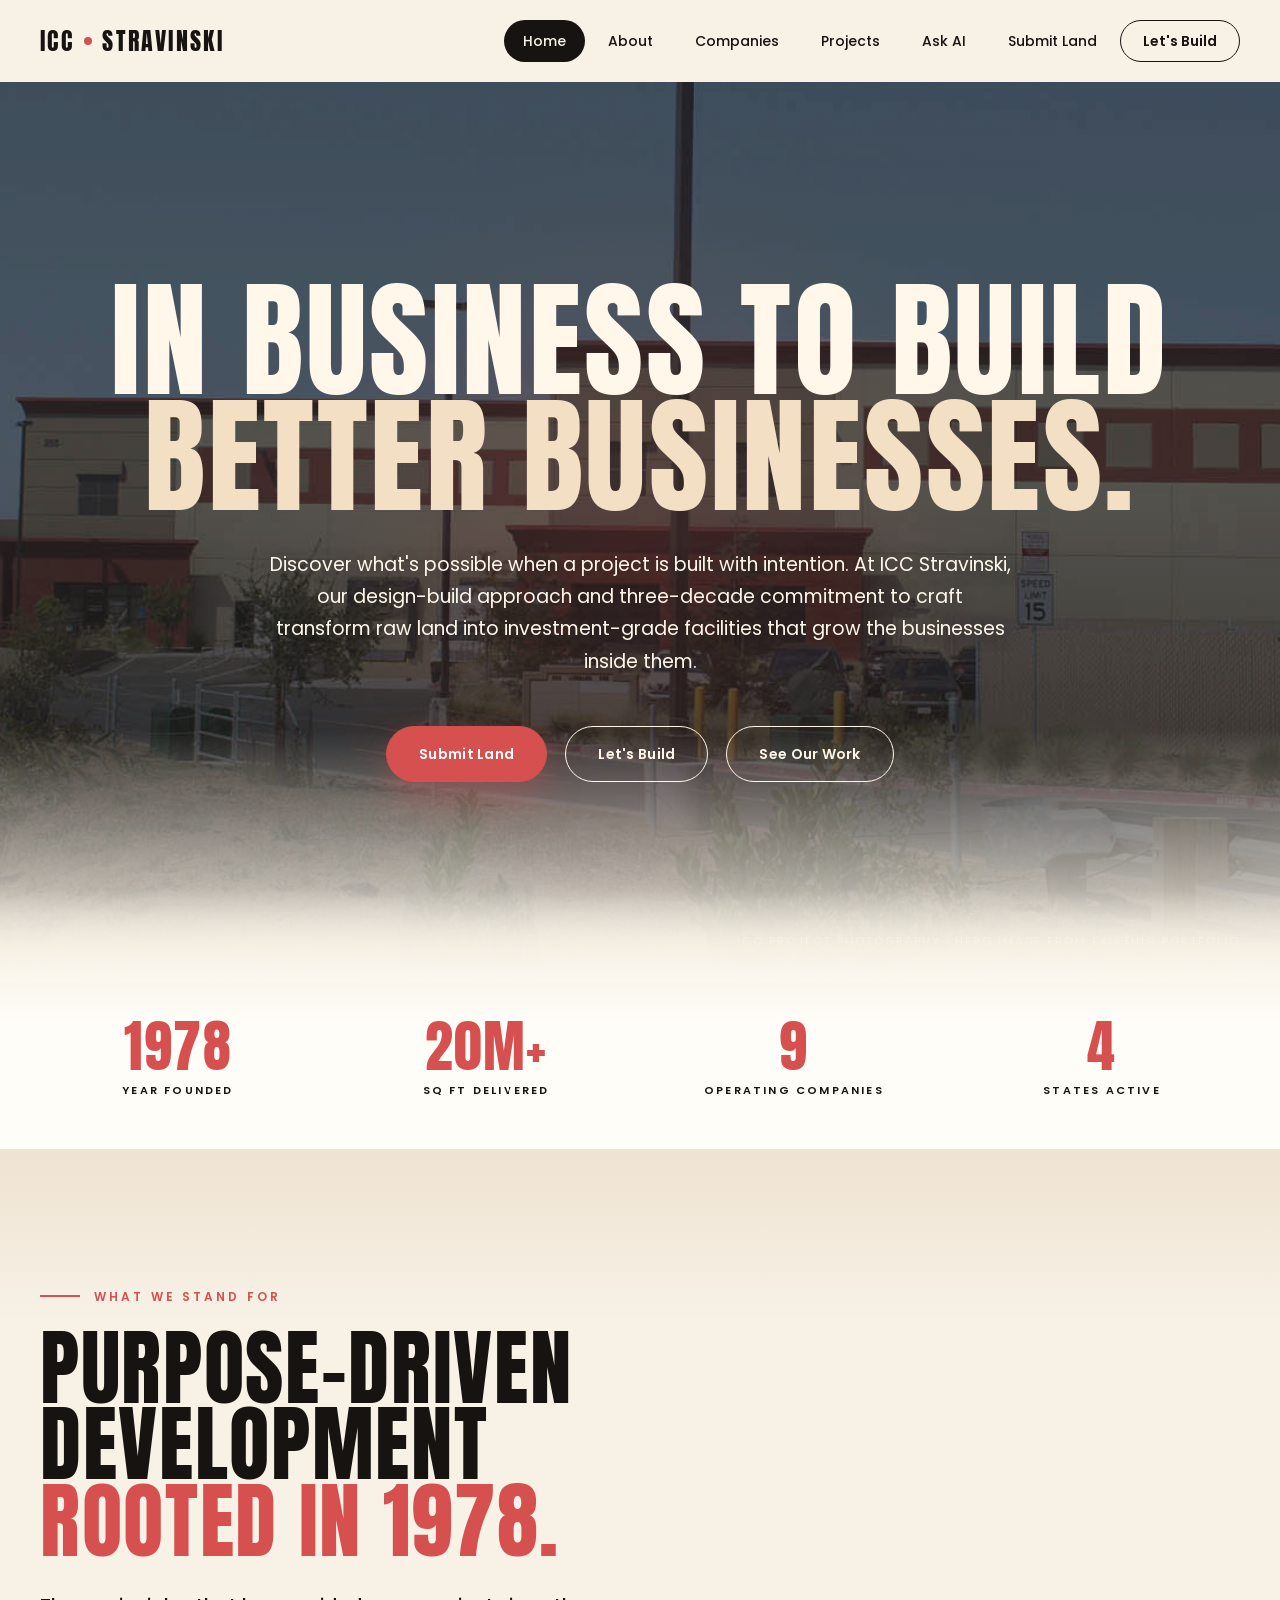
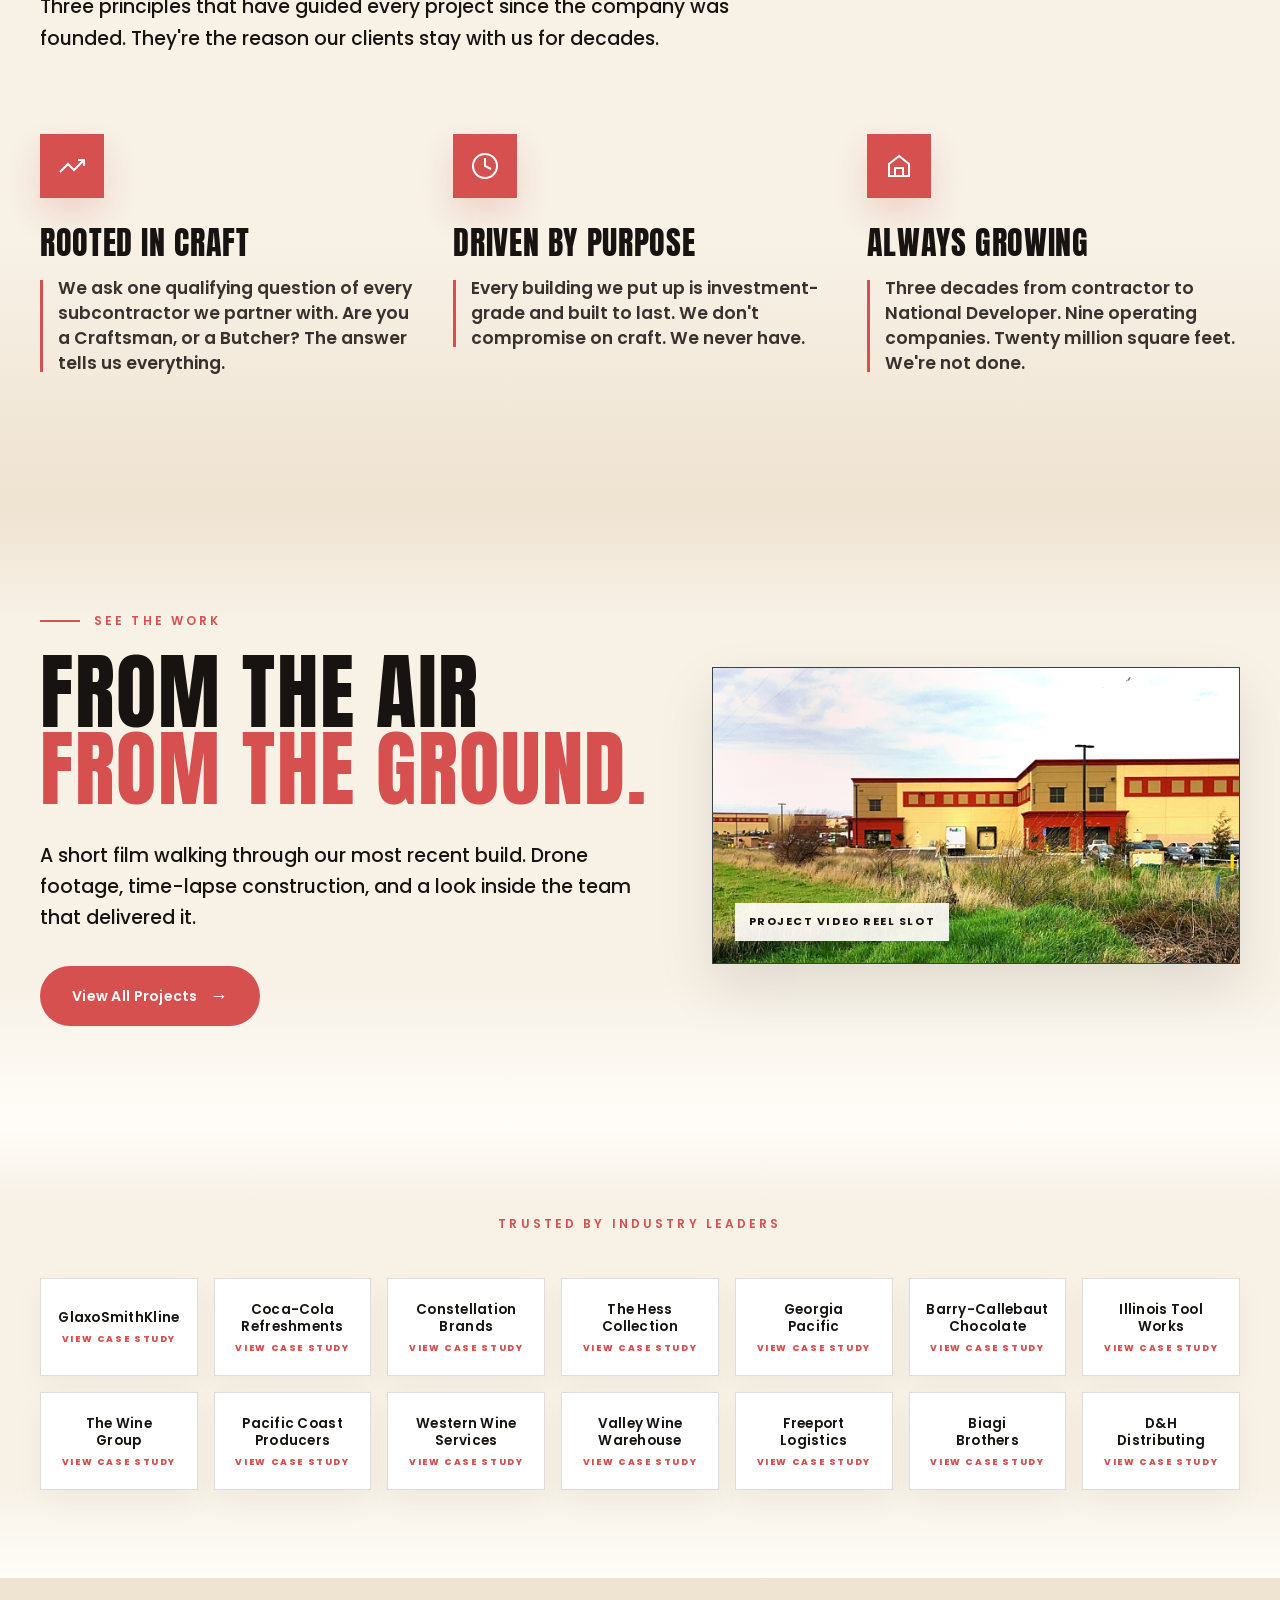
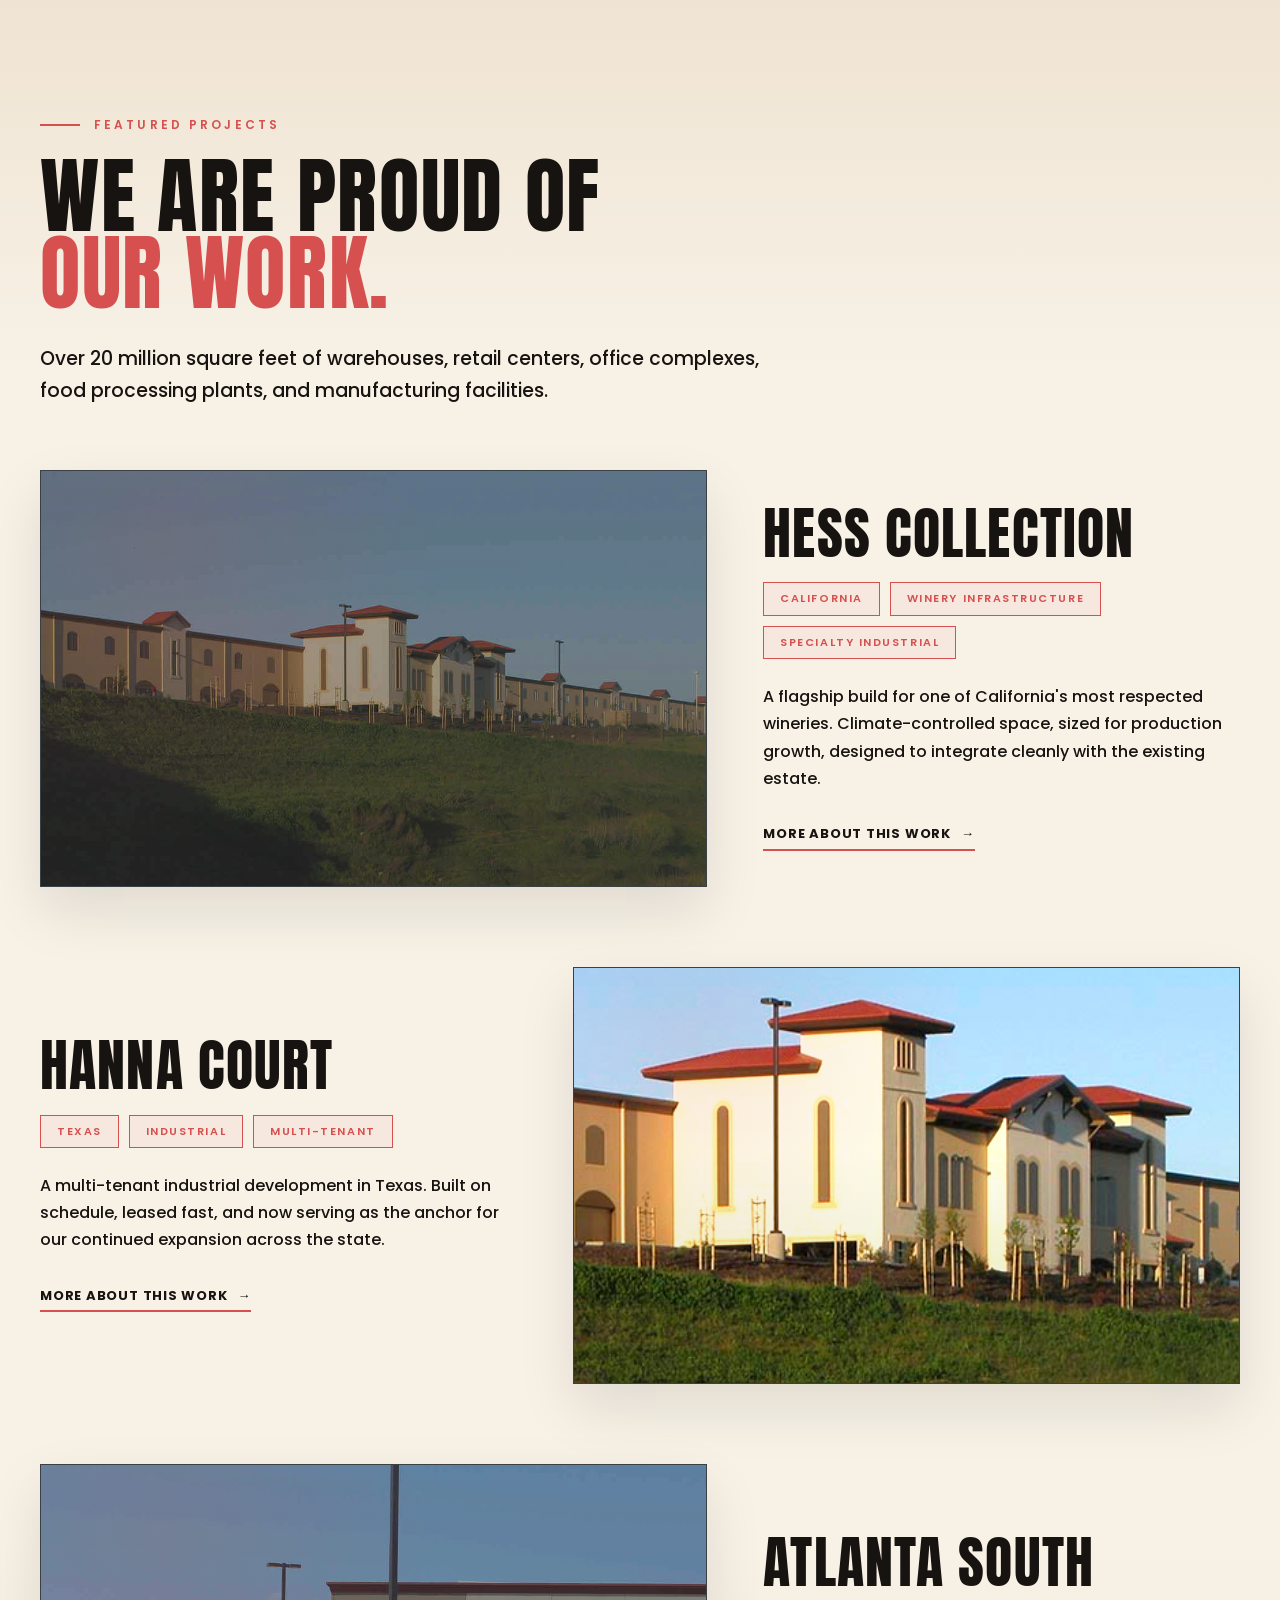
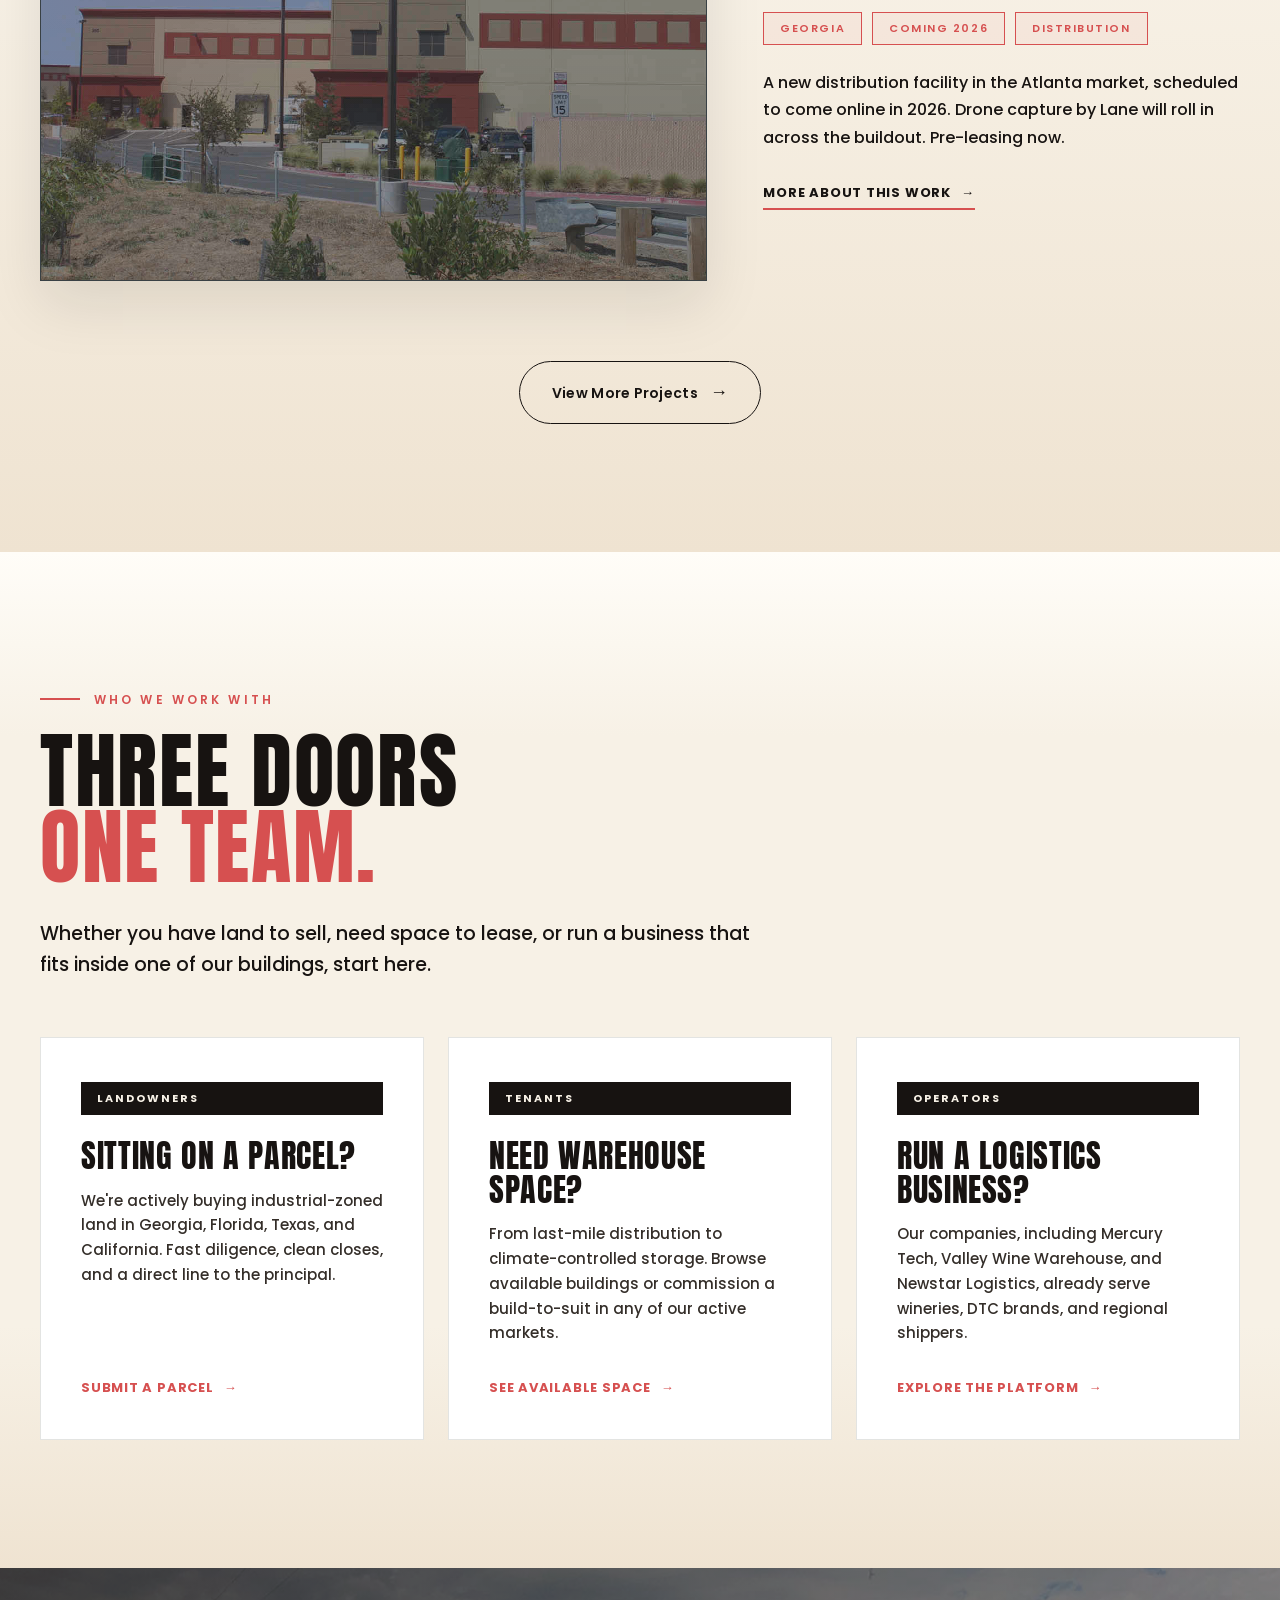
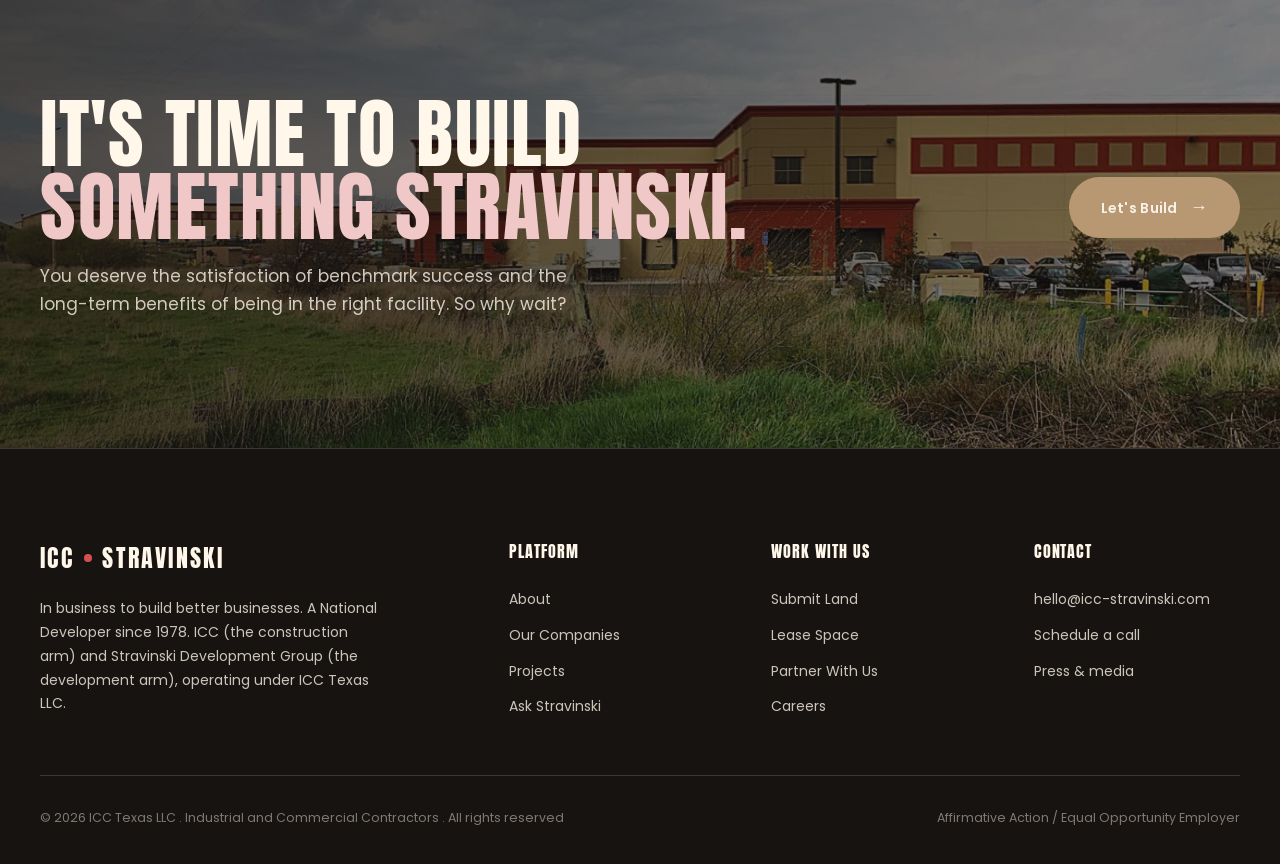
==== index.html @ 5b9fb5c4 "Initial ICC Stravinski static site" ====
<!doctype html>
<html lang="en">
<head>
<meta charset="utf-8">
<meta name="viewport" content="width=device-width, initial-scale=1">
<title>ICC Stravinski . In Business to Build Better Businesses</title>
<link rel="icon" href="assets/icc/icc-logo.png">
<link rel="preconnect" href="https://fonts.googleapis.com">
<link rel="preconnect" href="https://fonts.gstatic.com" crossorigin>
<link href="https://fonts.googleapis.com/css2?family=Anton&family=Lora:ital,wght@0,400;0,500;1,400&family=Poppins:wght@400;500;600;700&display=swap" rel="stylesheet">
<link rel="stylesheet" href="styles.css">
</head>
<body>

<!-- NAV -->
<nav class="top">
  <div class="inner">
    <a href="index.html" class="logo">ICC<span class="accent-dot"></span>Stravinski</a>
    <ul>
      <li><a href="index.html" class="navbtn active">Home</a></li>
      <li><a href="about.html" class="navbtn">About</a></li>
      <li><a href="companies.html" class="navbtn">Companies</a></li>
      <li><a href="projects.html" class="navbtn">Projects</a></li>
      <li><a href="ask-stravinski.html" class="navbtn">Ask AI</a></li>
      <li><a href="submit-land.html" class="navbtn">Submit Land</a></li>
      <li><a href="contact.html" class="navbtn cta">Let's Build</a></li>
    </ul>
  </div>
</nav>

<!-- HERO (Grand-style: full-bleed dramatic photo, centered content) -->
<header class="hero">
  <div class="container">
    <h1>In Business to Build <span class="accent">Better Businesses.</span></h1>
    <p class="lede">
      Discover what's possible when a project is built with intention. At ICC Stravinski, our design-build approach and three-decade commitment to craft transform raw land into investment-grade facilities that grow the businesses inside them.
    </p>
    <div class="actions">
      <a href="submit-land.html" class="btn btn-land">Submit Land</a>
      <a href="contact.html" class="btn btn-outline-light">Let's Build</a>
      <a href="projects.html" class="btn btn-outline-light">See Our Work</a>
    </div>
  </div>
  <div class="photo-tag">ICC project photography . Hero image from existing portfolio</div>
</header>

<!-- TRUST STRIP -->
<section class="trust">
  <div class="container">
    <div class="grid">
      <div class="item"><div class="num">1978</div><div class="label">Year founded</div></div>
      <div class="item"><div class="num">20M+</div><div class="label">Sq ft delivered</div></div>
      <div class="item"><div class="num">9</div><div class="label">Operating companies</div></div>
      <div class="item"><div class="num">4</div><div class="label">States active</div></div>
    </div>
  </div>
</section>

<!-- ABOUT FEATURE CARDS -->
<section class="section section-olive">
  <div class="container">
    <div class="eyebrow">What We Stand For</div>
    <h2>Purpose-driven development <span class="accent">Rooted in 1978.</span></h2>
    <p class="lede">Three principles that have guided every project since the company was founded. They're the reason our clients stay with us for decades.</p>
    <div class="features-grid">
      <div class="feature">
        <div class="icon-square">
          <svg viewBox="0 0 32 32" xmlns="http://www.w3.org/2000/svg">
            <path d="M4 22 L12 14 L18 20 L28 10"/>
            <path d="M22 10 L28 10 L28 16"/>
          </svg>
        </div>
        <h3>Rooted in Craft</h3>
        <p>We ask one qualifying question of every subcontractor we partner with. Are you a Craftsman, or a Butcher? The answer tells us everything.</p>
      </div>
      <div class="feature">
        <div class="icon-square">
          <svg viewBox="0 0 32 32" xmlns="http://www.w3.org/2000/svg">
            <circle cx="16" cy="16" r="12"/>
            <path d="M16 8 L16 16 L22 19"/>
          </svg>
        </div>
        <h3>Driven by Purpose</h3>
        <p>Every building we put up is investment-grade and built to last. We don't compromise on craft. We never have.</p>
      </div>
      <div class="feature">
        <div class="icon-square">
          <svg viewBox="0 0 32 32" xmlns="http://www.w3.org/2000/svg">
            <path d="M6 26 L6 14 L16 6 L26 14 L26 26 Z"/>
            <path d="M12 26 L12 18 L20 18 L20 26"/>
          </svg>
        </div>
        <h3>Always Growing</h3>
        <p>Three decades from contractor to National Developer. Nine operating companies. Twenty million square feet. We're not done.</p>
      </div>
    </div>
  </div>
</section>

<!-- VIDEO PLACEHOLDER SECTION -->
<section class="section section-olive-deep" style="padding: 100px 0;">
  <div class="container">
    <div style="display: grid; grid-template-columns: 1fr 1fr; gap: 64px; align-items: center;">
      <div>
        <div class="eyebrow">See the Work</div>
        <h2>From the air <span class="accent">From the ground.</span></h2>
        <p class="lede" style="margin-bottom: 32px;">A short film walking through our most recent build. Drone footage, time-lapse construction, and a look inside the team that delivered it.</p>
        <a href="projects.html" class="btn btn-tan">View All Projects <span class="arrow">→</span></a>
      </div>
      <div class="project-img p6 media-wide">
        <span class="image-kicker">Project video reel slot</span>
      </div>
    </div>
  </div>
</section>

<!-- CLIENTS -->
<section class="clients">
  <div class="container">
    <div class="label">Trusted by industry leaders</div>
    <div class="client-grid">
      <button class="client-name" type="button" data-client="gsk">GlaxoSmithKline</button>
      <button class="client-name" type="button" data-client="coca">Coca-Cola<br>Refreshments</button>
      <button class="client-name" type="button" data-client="constellation">Constellation<br>Brands</button>
      <button class="client-name" type="button" data-client="hess">The Hess<br>Collection</button>
      <button class="client-name" type="button" data-client="georgia">Georgia<br>Pacific</button>
      <button class="client-name" type="button" data-client="barry">Barry-Callebaut<br>Chocolate</button>
      <button class="client-name" type="button" data-client="itw">Illinois Tool<br>Works</button>
      <button class="client-name" type="button" data-client="winegroup">The Wine<br>Group</button>
      <button class="client-name" type="button" data-client="pacific">Pacific Coast<br>Producers</button>
      <button class="client-name" type="button" data-client="western">Western Wine<br>Services</button>
      <button class="client-name" type="button" data-client="valley">Valley Wine<br>Warehouse</button>
      <button class="client-name" type="button" data-client="freeport">Freeport<br>Logistics</button>
      <button class="client-name" type="button" data-client="biagi">Biagi<br>Brothers</button>
      <button class="client-name" type="button" data-client="dh">D&amp;H<br>Distributing</button>
    </div>
  </div>
</section>

<!-- FEATURED PROJECTS -->
<section class="section section-olive">
  <div class="container">
    <div class="eyebrow">Featured Projects</div>
    <h2>We Are Proud of <span class="accent">Our Work.</span></h2>
    <p class="lede">Over 20 million square feet of warehouses, retail centers, office complexes, food processing plants, and manufacturing facilities.</p>

    <div class="projects-list">
      <div class="project-row">
        <div class="project-img p1"></div>
        <div class="project-body">
          <h3>Hess Collection</h3>
          <div class="project-tags">
            <span class="project-tag">California</span>
            <span class="project-tag">Winery Infrastructure</span>
            <span class="project-tag">Specialty Industrial</span>
          </div>
          <p>A flagship build for one of California's most respected wineries. Climate-controlled space, sized for production growth, designed to integrate cleanly with the existing estate.</p>
          <a href="projects.html" class="more">More About This Work <span class="arrow">→</span></a>
        </div>
      </div>

      <div class="project-row flip">
        <div class="project-img p2"></div>
        <div class="project-body">
          <h3>Hanna Court</h3>
          <div class="project-tags">
            <span class="project-tag">Texas</span>
            <span class="project-tag">Industrial</span>
            <span class="project-tag">Multi-Tenant</span>
          </div>
          <p>A multi-tenant industrial development in Texas. Built on schedule, leased fast, and now serving as the anchor for our continued expansion across the state.</p>
          <a href="projects.html" class="more">More About This Work <span class="arrow">→</span></a>
        </div>
      </div>

      <div class="project-row">
        <div class="project-img p3"></div>
        <div class="project-body">
          <h3>Atlanta South</h3>
          <div class="project-tags">
            <span class="project-tag">Georgia</span>
            <span class="project-tag">Coming 2026</span>
            <span class="project-tag">Distribution</span>
          </div>
          <p>A new distribution facility in the Atlanta market, scheduled to come online in 2026. Drone capture by Lane will roll in across the buildout. Pre-leasing now.</p>
          <a href="projects.html" class="more">More About This Work <span class="arrow">→</span></a>
        </div>
      </div>
    </div>

    <div style="text-align: center; margin-top: 80px;">
      <a href="projects.html" class="btn btn-outline-light">View More Projects <span class="arrow">→</span></a>
    </div>
  </div>
</section>

<!-- THREE DOORS -->
<section class="section section-tan">
  <div class="container">
    <div class="eyebrow">Who We Work With</div>
    <h2>Three doors <span class="accent">One team.</span></h2>
    <p class="lede">Whether you have land to sell, need space to lease, or run a business that fits inside one of our buildings, start here.</p>
    <div class="audience-grid" style="margin-top: 56px;">
      <a href="submit-land.html" class="audience-card" style="background: #fff; color: var(--ink); border-color: rgba(31,33,20,0.12);">
        <span class="tag-pill">Landowners</span>
        <h3 style="color: var(--ink);">Sitting on a Parcel?</h3>
        <p style="color: var(--slate-soft);">We're actively buying industrial-zoned land in Georgia, Florida, Texas, and California. Fast diligence, clean closes, and a direct line to the principal.</p>
        <span class="link-arrow" style="color: var(--brand);">Submit a parcel <span class="arrow">→</span></span>
      </a>
      <a href="contact.html" class="audience-card" style="background: #fff; color: var(--ink); border-color: rgba(31,33,20,0.12);">
        <span class="tag-pill">Tenants</span>
        <h3 style="color: var(--ink);">Need Warehouse Space?</h3>
        <p style="color: var(--slate-soft);">From last-mile distribution to climate-controlled storage. Browse available buildings or commission a build-to-suit in any of our active markets.</p>
        <span class="link-arrow" style="color: var(--brand);">See available space <span class="arrow">→</span></span>
      </a>
      <a href="companies.html" class="audience-card" style="background: #fff; color: var(--ink); border-color: rgba(31,33,20,0.12);">
        <span class="tag-pill">Operators</span>
        <h3 style="color: var(--ink);">Run a Logistics Business?</h3>
        <p style="color: var(--slate-soft);">Our companies, including Mercury Tech, Valley Wine Warehouse, and Newstar Logistics, already serve wineries, DTC brands, and regional shippers.</p>
        <span class="link-arrow" style="color: var(--brand);">Explore the platform <span class="arrow">→</span></span>
      </a>
    </div>
  </div>
</section>

<!-- CTA STRIP -->
<section class="cta-strip">
  <div class="container">
    <div>
      <h3>It's time to build <span class="accent">Something Stravinski.</span></h3>
      <p>You deserve the satisfaction of benchmark success and the long-term benefits of being in the right facility. So why wait?</p>
    </div>
    <div class="right">
      <a href="contact.html" class="btn btn-tan">Let's Build <span class="arrow">→</span></a>
    </div>
  </div>
</section>

<!-- FOOTER -->
<footer>
  <div class="container">
    <div class="foot-grid">
      <div class="foot-brand">
        <a href="index.html" class="logo">ICC<span class="accent-dot"></span>Stravinski</a>
        <p>In business to build better businesses. A National Developer since 1978. ICC (the construction arm) and Stravinski Development Group (the development arm), operating under ICC Texas LLC.</p>
      </div>
      <div class="foot-col">
        <h5>Platform</h5>
        <ul>
            <li><a href="about.html">About</a></li>
            <li><a href="companies.html">Our Companies</a></li>
            <li><a href="projects.html">Projects</a></li>
            <li><a href="ask-stravinski.html">Ask Stravinski</a></li>
        </ul>
      </div>
      <div class="foot-col">
        <h5>Work With Us</h5>
        <ul>
          <li><a href="submit-land.html">Submit Land</a></li>
          <li><a href="contact.html">Lease Space</a></li>
          <li><a href="contact.html">Partner With Us</a></li>
          <li><a href="contact.html">Careers</a></li>
        </ul>
      </div>
      <div class="foot-col">
        <h5>Contact</h5>
        <ul>
          <li><a href="mailto:hello@icc-stravinski.com?subject=Website%20Inquiry">hello@icc-stravinski.com</a></li>
          <li><a href="contact.html">Schedule a call</a></li>
          <li><a href="contact.html">Press &amp; media</a></li>
        </ul>
      </div>
    </div>
    <div class="foot-bottom">
      <span>© 2026 ICC Texas LLC . Industrial and Commercial Contractors . All rights reserved</span>
      <span>Affirmative Action / Equal Opportunity Employer</span>
    </div>
  </div>
</footer>

<script src="clients.js"></script>
</body>
</html>
---- styles.css ----
/* ============================================================
   ICC STRAVINSKI . Grand Construction direction
   Brighter ICC palette: ivory, red, black, and warm neutral accents
   ============================================================ */

:root {
  --ivory: #F7F1E6;
  --paper: #FFFDF8;
  --paper-warm: #EFE3D1;
  --ink: #171311;
  --slate: #504943;
  --slate-soft: #342E29;
  --copy-strong: #171311;
  --rule: rgba(23, 19, 17, 0.14);
  --rule-light: rgba(23, 19, 17, 0.08);
  --cream: #F7F1E6;
  --cream-2: #E8DFC8;
  --olive: #F7F1E6;
  --olive-2: #FFFDF8;
  --olive-deep: #171311;
  --tan: #B89872;
  --tan-deep: #8E6E4B;
  --tan-soft: #EFE3D1;
  --brand: #D65050;
  --brand-deep: #B63C3E;
}

* { box-sizing: border-box; margin: 0; padding: 0; }
html { scroll-behavior: smooth; }
body {
  font-family: 'Poppins', -apple-system, BlinkMacSystemFont, sans-serif;
  color: var(--ink);
  background: var(--ivory);
  line-height: 1.6;
  font-size: 16px;
  font-weight: 400;
  -webkit-font-smoothing: antialiased;
}

.display, h1, h2, .h-display {
  font-family: 'Anton', 'Oswald', 'Arial Narrow', sans-serif;
  font-weight: 400;
  letter-spacing: 0.02em;
  line-height: 0.95;
  text-transform: uppercase;
  color: var(--cream);
}

h3, h4 {
  font-family: 'Poppins', sans-serif;
  font-weight: 700;
  letter-spacing: 0;
  line-height: 1.2;
  color: var(--cream);
}

a { color: inherit; }
img { max-width: 100%; display: block; }
.container { max-width: 1280px; margin: 0 auto; padding: 0 40px; }

/* ---------- NAV ---------- */
nav.top {
  position: sticky; top: 0; z-index: 50;
  background: rgba(247, 241, 230, 0.96);
  backdrop-filter: blur(14px);
  -webkit-backdrop-filter: blur(14px);
  border-bottom: 0;
}
nav.top .inner {
  display: flex; align-items: center; justify-content: space-between;
  padding: 22px 40px;
  max-width: 1440px; margin: 0 auto;
  gap: 24px;
}
nav.top .logo {
  color: var(--ink);
}
.logo {
  font-family: 'Anton', sans-serif;
  font-weight: 400;
  letter-spacing: 0.1em;
  font-size: 24px;
  color: var(--cream);
  text-decoration: none;
  display: inline-flex; align-items: center; gap: 8px;
  flex-shrink: 0;
  text-transform: uppercase;
}
.logo .accent-dot {
  display: inline-block;
  width: 8px; height: 8px;
  background: var(--brand);
  border-radius: 50%;
  margin: 0 2px;
}
nav.top ul {
  list-style: none; display: flex; gap: 4px; align-items: center;
  flex-wrap: wrap;
}
nav.top ul a.navbtn {
  color: var(--ink);
  text-decoration: none;
  font-size: 14px;
  font-weight: 500;
  letter-spacing: 0;
  padding: 10px 18px;
  border-radius: 50px;
  border: 1.5px solid transparent;
  transition: all .2s ease;
}
nav.top ul a.navbtn:hover { color: var(--brand); }
nav.top ul a.navbtn.active {
  background: var(--ink);
  color: var(--ivory);
}
nav.top ul a.navbtn.cta {
  border-color: var(--ink);
  font-weight: 600;
  padding: 10px 22px;
}
nav.top ul a.navbtn.cta:hover {
  background: var(--brand);
  border-color: var(--brand);
  color: #fff;
}
nav.top ul a.navbtn.cta.active {
  background: var(--brand);
  color: #fff;
  border-color: var(--brand);
}

/* ---------- BUTTONS ---------- */
.btn {
  display: inline-flex; align-items: center; gap: 12px;
  padding: 16px 32px;
  font-family: 'Poppins', sans-serif;
  font-size: 14px; font-weight: 600; letter-spacing: 0.02em;
  text-decoration: none; cursor: pointer; border: none;
  transition: all .2s ease;
  border-radius: 50px;
}
.btn-primary { background: var(--brand); color: #fff; }
.btn-primary:hover { background: var(--brand-deep); transform: translateY(-1px); }
.btn-land {
  background: var(--brand);
  color: #fff;
  border: 1.5px solid var(--brand);
  box-shadow: 0 18px 38px rgba(214, 80, 80, 0.32);
}
.btn-land:hover {
  background: var(--brand-deep);
  border-color: var(--brand-deep);
  color: #fff;
  transform: translateY(-1px);
}
.btn-outline-light {
  background: transparent; color: var(--cream);
  border: 1.5px solid var(--cream);
}
.btn-outline-light:hover { background: var(--cream); color: var(--olive); }
.btn-outline-dark {
  background: transparent; color: var(--ink);
  border: 1.5px solid var(--ink);
}
.btn-outline-dark:hover { background: var(--ink); color: var(--ivory); }
.btn-tan { background: var(--tan); color: var(--olive); }
.btn-tan:hover { background: var(--tan-deep); color: var(--cream); }
.btn-white { background: #fff7ea; color: var(--ink); }
.btn-white:hover { background: #fff; color: var(--brand); transform: translateY(-1px); }
.btn .arrow { transition: transform .2s ease; font-size: 18px; }
.btn:hover .arrow { transform: translateX(4px); }

/* ---------- HERO (Grand-style: full-bleed photo, centered content) ---------- */
.hero {
  position: relative;
  min-height: 100vh;
  display: flex; align-items: center; justify-content: center;
  overflow: hidden;
  background-color: var(--ink);
  text-align: center;
  margin-bottom: -1px;
}
.hero::before {
  content: ""; position: absolute; inset: 0;
  background-color: #231B18;
  background-image:
    linear-gradient(180deg, rgba(23,19,17,0.22) 0%, rgba(23,19,17,0.17) 44%, rgba(23,19,17,0.44) 72%, rgba(247,241,230,0.92) 100%),
    url('assets/icc/Header_4.jpg');
  background-position: center 46%;
  background-size: cover;
  background-repeat: no-repeat;
  filter: brightness(1.12) contrast(1.02);
  z-index: 1;
}
.hero .container {
  position: relative; z-index: 2;
  padding-top: 60px; padding-bottom: 60px;
  display: flex; flex-direction: column; align-items: center;
}
.hero .eyebrow {
  display: inline-flex; align-items: center; gap: 14px;
  font-size: 12px; letter-spacing: 0.26em; text-transform: uppercase;
  color: var(--tan); font-weight: 600;
  margin-bottom: 32px;
}
.hero .eyebrow::before { content: ""; width: 40px; height: 2px; background: var(--tan); }
.hero h1 {
  font-size: clamp(56px, 10vw, 156px);
  color: #fff7ea;
  max-width: 22ch;
  margin: 0 auto 36px;
  line-height: 0.9;
  text-align: center;
}
.hero h1 .accent { color: #f2dfc4; }
.hero p.lede {
  font-size: 19px;
  color: #fff7ea;
  margin: 0 auto 48px;
  max-width: 62ch;
  line-height: 1.7;
  text-align: center;
}
.hero .actions {
  display: flex; gap: 18px; flex-wrap: wrap;
  justify-content: center;
}
.hero .photo-tag {
  position: absolute; right: 40px; bottom: 32px; z-index: 3;
  color: rgba(255,247,234,0.75);
  font-size: 11px; letter-spacing: 0.18em; text-transform: uppercase;
}
.hero-with-photo::before {
  background:
    linear-gradient(180deg, rgba(31,33,20,0.55) 0%, rgba(31,33,20,0.30) 50%, rgba(31,33,20,0.55) 100%),
    url('https://images.unsplash.com/photo-1565008447742-97f6f38c985c?w=2000&q=85&auto=format&fit=crop') center/cover;
}
/* ---------- MEDIA PLACEHOLDERS (photo/video swap slots) ---------- */
.media-slot {
  position: relative;
  background: var(--olive-2);
  border: 2px dashed rgba(192,164,125,0.45);
  display: flex; flex-direction: column;
  align-items: center; justify-content: center;
  text-align: center;
  overflow: hidden;
  transition: all .2s ease;
}
.media-slot:hover { border-color: var(--tan); }
.media-slot::before {
  content: ""; position: absolute; inset: 0;
  background:
    repeating-linear-gradient(45deg, rgba(192,164,125,0.03) 0 18px, rgba(192,164,125,0.07) 18px 36px);
}
.media-slot .slot-label {
  position: relative; z-index: 2;
  font-family: 'Anton', sans-serif;
  font-size: 18px; letter-spacing: 0.18em; text-transform: uppercase;
  color: var(--tan); margin-top: 14px;
}
.media-slot .slot-sub {
  position: relative; z-index: 2;
  font-size: 12px; letter-spacing: 0.14em; text-transform: uppercase;
  color: var(--cream-2); opacity: 0.6; margin-top: 8px;
  font-weight: 500;
}
.media-slot .slot-icon {
  position: relative; z-index: 2;
  width: 64px; height: 64px;
  border: 2px solid var(--tan);
  border-radius: 50%;
  display: flex; align-items: center; justify-content: center;
}
.media-slot .slot-icon svg {
  width: 28px; height: 28px;
  fill: var(--tan); stroke: var(--tan);
}
.media-slot.video .slot-icon { background: var(--brand); border-color: var(--brand); }
.media-slot.video .slot-icon svg { fill: #fff; stroke: #fff; }
.media-slot.aspect-16x9 { aspect-ratio: 16/9; }
.media-slot.aspect-4x3 { aspect-ratio: 4/3; }
.media-slot.aspect-4x5 { aspect-ratio: 4/5; }
.media-slot.full-bleed {
  position: absolute; inset: 0;
  border: none; background: var(--olive-deep);
}
.media-slot.full-bleed::before { opacity: 0.35; }

/* legacy class kept for any older references */
.photo-placeholder {
  position: absolute; inset: 0; z-index: 0;
  background:
    repeating-linear-gradient(45deg, rgba(192,164,125,0.04) 0 20px, rgba(192,164,125,0.08) 20px 40px);
  display: flex; align-items: center; justify-content: center;
}
.photo-placeholder span {
  font-family: 'Anton', sans-serif;
  font-size: 14px; letter-spacing: 0.18em; text-transform: uppercase;
  color: var(--tan); opacity: 0.4;
}
@media (max-width: 760px) {
  .hero { min-height: 580px; }
}

/* ---------- PAGE HEADER ---------- */
.page-header {
  background: var(--olive);
  padding: 130px 0 90px;
  border-bottom: 1px solid var(--rule);
  position: relative;
}
.page-header .eyebrow {
  font-size: 12px; letter-spacing: 0.26em; text-transform: uppercase;
  color: var(--tan); font-weight: 600;
  display: inline-flex; align-items: center; gap: 14px;
  margin-bottom: 24px;
}
.page-header .eyebrow::before { content: ""; width: 40px; height: 2px; background: var(--tan); }
.page-header h1 {
  font-size: clamp(52px, 8vw, 110px);
  max-width: 18ch;
  margin-bottom: 28px;
  line-height: 0.92;
  color: var(--cream);
}
.page-header h1 .accent { color: var(--tan); }
.page-header p.lede {
  font-size: 18px;
  color: var(--cream-2);
  max-width: 62ch;
  line-height: 1.65;
}

/* ---------- TRUST STRIP ---------- */
.trust {
  background: var(--olive-deep);
  padding: 50px 0;
  color: var(--cream);
  border-top: 1px solid rgba(192,164,125,0.18);
  border-bottom: 1px solid rgba(192,164,125,0.18);
}
.trust .grid {
  display: grid; grid-template-columns: repeat(4, 1fr);
  gap: 32px; text-align: center;
}
.trust .item .num {
  font-family: 'Anton', sans-serif;
  font-size: 56px; font-weight: 400;
  color: var(--tan);
  line-height: 0.95;
  margin-bottom: 8px;
  letter-spacing: 0.02em;
}
.trust .item .label {
  font-size: 11px; letter-spacing: 0.2em;
  text-transform: uppercase; color: var(--cream-2);
  font-weight: 600;
}
@media (max-width: 760px) { .trust .grid { grid-template-columns: repeat(2, 1fr); gap: 32px; } }

/* ---------- CLIENT MARQUEE ---------- */
.clients {
  background: var(--olive);
  padding: 90px 0;
  border-bottom: 1px solid var(--rule);
}
.clients .label {
  text-align: center;
  font-size: 12px; letter-spacing: 0.26em; text-transform: uppercase;
  color: var(--tan); font-weight: 600;
  margin-bottom: 44px;
}
.client-grid {
  display: grid; grid-template-columns: repeat(7, 1fr);
  gap: 16px; align-items: stretch;
}
.client-name {
  font-family: 'Poppins', sans-serif;
  font-weight: 600;
  font-size: 13.5px;
  color: var(--cream);
  text-align: center;
  letter-spacing: 0.02em;
  padding: 22px 10px;
  border: 1px solid var(--rule);
  background: rgba(192,164,125,0.04);
  line-height: 1.3;
  transition: all .2s ease;
  display: flex; align-items: center; justify-content: center;
  flex-direction: column;
  gap: 8px;
  cursor: pointer;
  appearance: none;
  min-height: 84px;
}
.client-name::after {
  content: "View case study";
  color: var(--brand);
  display: block;
  font-size: 9px;
  font-weight: 800;
  letter-spacing: 0.18em;
  line-height: 1;
  text-transform: uppercase;
  transition: color .2s ease;
}
.client-name:hover {
  border-color: var(--tan);
  background: var(--tan);
  color: var(--olive);
}
.client-name:hover::after {
  color: var(--olive);
}
.client-name:focus-visible {
  outline: 3px solid rgba(214,80,80,0.35);
  outline-offset: 3px;
}
@media (max-width: 1000px) { .client-grid { grid-template-columns: repeat(4, 1fr); } }
@media (max-width: 640px) { .client-grid { grid-template-columns: repeat(2, 1fr); } }

/* ---------- CLIENT CASE STUDY MODAL ---------- */
body.modal-open { overflow: hidden; }
.client-modal {
  position: fixed;
  inset: 0;
  z-index: 200;
  display: none;
  align-items: center;
  justify-content: center;
  padding: 28px;
}
.client-modal.is-open { display: flex; }
.client-modal__backdrop {
  position: absolute;
  inset: 0;
  background: rgba(23,19,17,0.72);
  backdrop-filter: blur(6px);
}
.client-modal__panel {
  position: relative;
  z-index: 2;
  width: min(940px, 100%);
  max-height: min(780px, calc(100vh - 44px));
  overflow: auto;
  background:
    linear-gradient(145deg, rgba(255,253,248,1) 0%, rgba(247,241,230,1) 100%);
  color: var(--ink);
  border: 1px solid rgba(23,19,17,0.12);
  box-shadow: 0 34px 90px rgba(0,0,0,0.34);
  padding: clamp(32px, 5vw, 64px);
}
.client-modal__close {
  position: absolute;
  top: 18px;
  right: 18px;
  width: 44px;
  height: 44px;
  border: 1px solid rgba(23,19,17,0.14);
  background: #fff;
  color: var(--ink);
  font-size: 18px;
  font-weight: 800;
  line-height: 1;
  cursor: pointer;
}
.client-modal__close:hover {
  background: var(--brand);
  color: #fff;
  border-color: var(--brand);
}
.client-modal__label {
  display: inline-flex;
  align-items: center;
  gap: 14px;
  color: var(--brand);
  font-size: 11px;
  letter-spacing: 0.22em;
  text-transform: uppercase;
  font-weight: 700;
  margin-bottom: 20px;
}
.client-modal__label::before {
  content: "";
  width: 40px;
  height: 2px;
  background: var(--brand);
}
.client-modal h3 {
  font-family: 'Anton', sans-serif;
  font-size: clamp(48px, 8vw, 92px);
  color: var(--ink);
  line-height: 0.95;
  text-transform: uppercase;
  letter-spacing: 0.02em;
  margin-bottom: 12px;
}
.client-modal__category {
  color: var(--brand);
  font-size: 12px;
  letter-spacing: 0.16em;
  text-transform: uppercase;
  font-weight: 700;
  margin-bottom: 40px;
}
.client-modal__grid {
  display: grid;
  grid-template-columns: 1fr 1fr;
  gap: 34px;
  margin-bottom: 36px;
}
.client-modal__grid > div {
  background: #fff;
  border: 1px solid rgba(23,19,17,0.10);
  padding: 30px;
}
.client-modal h4 {
  color: var(--ink);
  font-family: 'Anton', sans-serif;
  font-size: 24px;
  line-height: 1;
  text-transform: uppercase;
  letter-spacing: 0.04em;
  margin-bottom: 18px;
}
.client-modal p,
.client-modal blockquote {
  color: var(--slate-soft);
  font-size: 16px;
  line-height: 1.68;
}
.client-modal blockquote {
  border-left: 4px solid var(--brand);
  padding-left: 20px;
  font-family: 'Lora', Georgia, serif;
  font-style: italic;
}
.client-modal__link {
  color: var(--ink);
  text-decoration: none;
  font-weight: 800;
  font-size: 13px;
  letter-spacing: 0.08em;
  text-transform: uppercase;
  border-bottom: 2px solid var(--brand);
  padding-bottom: 4px;
}
.client-modal__link:hover { color: var(--brand); }
@media (max-width: 760px) {
  .client-modal {
    padding: 14px;
    align-items: flex-end;
  }
  .client-modal__panel {
    max-height: calc(100vh - 28px);
    padding: 38px 22px 28px;
  }
  .client-modal__grid {
    grid-template-columns: 1fr;
    gap: 16px;
  }
  .client-modal__grid > div {
    padding: 22px;
  }
}

/* ---------- SECTIONS ---------- */
.section { padding: 130px 0; }
.section-olive { background: var(--olive); }
.section-olive-deep { background: var(--olive-deep); }
.section-tan { background: var(--tan-soft); color: var(--ink); }
.section-paper { background: var(--paper); color: var(--ink); }
.center { text-align: center; }
.section .eyebrow {
  font-size: 12px; letter-spacing: 0.26em; text-transform: uppercase;
  color: var(--tan); font-weight: 600;
  display: inline-flex; align-items: center; gap: 14px;
  margin-bottom: 24px;
}
.section .eyebrow::before { content: ""; width: 40px; height: 2px; background: var(--tan); }
.section-actions,
.page-header .actions {
  display: flex;
  flex-wrap: wrap;
  gap: 14px;
  align-items: center;
  margin-top: 32px;
}
.section-tan .eyebrow,
.section-paper .eyebrow { color: var(--brand); }
.section-tan .eyebrow::before,
.section-paper .eyebrow::before { background: var(--brand); }
.section h2 {
  font-size: clamp(44px, 6.5vw, 96px);
  margin-bottom: 32px;
  max-width: 18ch;
  line-height: 0.92;
  color: var(--cream);
}
.section h2 .accent { color: var(--tan); }
.section-tan h2,
.section-paper h2 { color: var(--ink); }
.section-tan h2 .accent,
.section-paper h2 .accent { color: var(--brand); }
.section.center h2 { margin-left: auto; margin-right: auto; }
.section .lede {
  font-size: 19px; max-width: 60ch;
  color: var(--cream-2);
  line-height: 1.65;
}
.section.center .lede { margin: 0 auto; }
.section-tan .lede,
.section-paper .lede { color: var(--slate-soft); }

/* ---------- FEATURE CARDS (3-up like Grand About) ---------- */
.features-grid {
  display: grid; grid-template-columns: repeat(3, 1fr);
  gap: 40px;
  margin-top: 80px;
}
.feature { text-align: left; }
.feature .icon-square {
  width: 64px; height: 64px;
  background: var(--brand);
  color: #fff;
  border-radius: 8px;
  display: flex; align-items: center; justify-content: center;
  margin-bottom: 28px;
}
.feature .icon-square svg {
  width: 32px; height: 32px;
  stroke: #fff; fill: none; stroke-width: 2;
}
.feature h3 {
  font-family: 'Anton', sans-serif;
  font-size: 32px;
  font-weight: 400;
  letter-spacing: 0.02em;
  line-height: 1.05;
  margin-bottom: 16px;
  text-transform: uppercase;
  color: var(--cream);
}
.section-tan .feature h3,
.section-paper .feature h3 { color: var(--ink); }
.feature p {
  color: var(--cream-2);
  font-size: 15.5px;
  line-height: 1.65;
}
.section-tan .feature p,
.section-paper .feature p { color: var(--slate-soft); }
@media (max-width: 900px) { .features-grid { grid-template-columns: 1fr; gap: 40px; } }

/* ---------- TWO ARMS ---------- */
.arms-grid {
  display: grid; grid-template-columns: 1fr 1fr; gap: 32px;
  margin-top: 64px;
}
.arm-card {
  background: var(--olive-2);
  border: 1px solid var(--rule);
  padding: 56px 48px;
  position: relative;
}
.arm-card::before {
  content: ""; position: absolute; left: 0; top: 0;
  width: 60px; height: 4px; background: var(--brand);
}
.tag-pill {
  display: inline-block;
  background: var(--tan);
  color: var(--olive);
  padding: 8px 16px;
  font-size: 11px; letter-spacing: 0.18em; text-transform: uppercase;
  font-weight: 700;
  margin-bottom: 24px;
}
.section-tan .tag-pill,
.section-paper .tag-pill { background: var(--ink); color: var(--cream); }
.arm-card h3 {
  font-family: 'Anton', sans-serif;
  font-size: 44px; margin-bottom: 18px;
  line-height: 1.05;
  font-weight: 400;
  letter-spacing: 0.02em;
  text-transform: uppercase;
  color: var(--cream);
}
.arm-card .sub {
  font-family: 'Poppins', sans-serif;
  font-style: italic; color: var(--tan);
  font-size: 16px;
  font-weight: 500;
  margin-bottom: 22px;
}
.arm-card p {
  color: var(--cream-2); font-size: 15.5px;
  line-height: 1.7; margin-bottom: 28px;
}
.arm-card ul { list-style: none; }
.arm-card ul li {
  padding: 12px 0; border-bottom: 1px solid rgba(192,164,125,0.18);
  font-size: 14.5px; color: var(--cream);
  display: flex; align-items: center; gap: 14px;
  font-weight: 500;
}
.arm-card ul li::before {
  content: ""; width: 8px; height: 8px;
  background: var(--brand); flex-shrink: 0;
}
.arm-card ul li:last-child { border-bottom: none; }
@media (max-width: 900px) { .arms-grid { grid-template-columns: 1fr; } }

/* ---------- PROCESS STEPS ---------- */
.steps {
  display: grid; grid-template-columns: repeat(4, 1fr);
  gap: 32px;
  margin-top: 80px;
}
.step {
  border-top: 2px solid var(--cream);
  padding-top: 24px;
}
.section-tan .step { border-top-color: var(--ink); }
.step .number {
  font-family: 'Anton', sans-serif;
  font-size: 56px;
  color: var(--brand);
  line-height: 1; margin-bottom: 14px;
  letter-spacing: 0.02em;
}
.step h3 {
  font-family: 'Anton', sans-serif;
  font-size: 24px; font-weight: 400;
  text-transform: uppercase;
  letter-spacing: 0.02em;
  margin-bottom: 12px; line-height: 1.05;
  color: var(--cream);
}
.section-tan .step h3,
.section-paper .step h3 { color: var(--ink); }
.step p {
  color: var(--cream-2);
  font-size: 14.5px; line-height: 1.6;
}
.section-tan .step p,
.section-paper .step p { color: var(--slate-soft); }
@media (max-width: 900px) { .steps { grid-template-columns: repeat(2, 1fr); } }

/* ---------- SMART DESIGN ---------- */
.smart-grid {
  display: grid; grid-template-columns: repeat(5, 1fr);
  gap: 18px; margin-top: 64px;
}
.smart-tile {
  background: rgba(232,223,200,0.05);
  border: 1px solid rgba(192,164,125,0.25);
  padding: 40px 28px 32px;
  text-align: left;
  transition: all .25s ease;
}
.smart-tile:hover {
  border-color: var(--tan);
  background: rgba(192,164,125,0.10);
}
.smart-tile .letter {
  font-family: 'Anton', sans-serif;
  font-size: 76px; font-weight: 400;
  color: var(--brand);
  line-height: 0.9; margin-bottom: 18px;
  letter-spacing: 0.02em;
}
.smart-tile h4 {
  font-family: 'Anton', sans-serif;
  font-size: 20px; font-weight: 400;
  letter-spacing: 0.04em; text-transform: uppercase;
  color: var(--cream);
  margin-bottom: 12px; line-height: 1.1;
}
.smart-tile p {
  font-size: 13.5px; color: var(--cream-2);
  line-height: 1.55;
}
.section-tan .smart-tile,
.section-paper .smart-tile {
  background: rgba(255,255,255,0.5);
  border-color: rgba(45,47,28,0.18);
}
.section-tan .smart-tile h4,
.section-paper .smart-tile h4 { color: var(--ink); }
.section-tan .smart-tile p,
.section-paper .smart-tile p { color: var(--slate-soft); }
@media (max-width: 900px) { .smart-grid { grid-template-columns: repeat(2, 1fr); } }
@media (max-width: 500px) { .smart-grid { grid-template-columns: 1fr; } }

/* Final Ask page readability override. The chat card sits on white, so keep all
   non-user message text in black regardless of earlier dark-section defaults. */
.ask-hero-chat,
.ask-hero-chat .ai-chat-header,
.ask-hero-chat .ai-chat-header span.title,
.ask-hero-chat .ai-chat-header small,
.ask-hero-chat .msg.bot,
.ask-hero-chat .ai-input input {
  color: var(--ink) !important;
  opacity: 1 !important;
}
.ask-hero-chat .msg.bot {
  background: var(--ivory) !important;
  border-left-color: var(--brand) !important;
}
.ask-hero-chat .ai-input input::placeholder {
  color: rgba(23,19,17,0.58) !important;
}

/* ---------- CRAFTSMAN CALLOUT ---------- */
.craftsman {
  background: var(--tan-soft);
  color: var(--ink);
  padding: 140px 0;
  position: relative;
  overflow: hidden;
}
.craftsman .container { position: relative; z-index: 2; }
.craftsman .grid {
  display: grid; grid-template-columns: 1.6fr 1fr; gap: 80px;
  align-items: center;
}
.craftsman .eyebrow {
  color: var(--brand);
  font-size: 12px; letter-spacing: 0.26em; text-transform: uppercase;
  font-weight: 600;
  display: inline-flex; align-items: center; gap: 14px;
  margin-bottom: 28px;
}
.craftsman .eyebrow::before { content: ""; width: 40px; height: 2px; background: var(--brand); }
.craftsman h2 {
  font-family: 'Anton', sans-serif;
  font-size: clamp(50px, 8vw, 120px);
  font-weight: 400;
  letter-spacing: 0.01em;
  color: var(--ink);
  line-height: 0.9;
  margin-bottom: 36px;
  text-transform: uppercase;
}
.craftsman h2 .accent { color: var(--brand); }
.craftsman .body p {
  color: rgba(31,33,20,0.85);
  font-size: 17px; line-height: 1.7;
  margin-bottom: 20px; max-width: 52ch;
}
.craftsman .side {
  border-left: 3px solid var(--brand);
  padding-left: 32px;
}
.craftsman .side .since {
  font-family: 'Anton', sans-serif;
  font-size: 96px; color: var(--brand);
  font-weight: 400; line-height: 0.9; margin-bottom: 12px;
  letter-spacing: 0.02em;
}
.craftsman .side small {
  color: var(--slate-soft); font-size: 13px;
  letter-spacing: 0.18em; text-transform: uppercase;
  font-weight: 600;
}
.craftsman .side .stamp {
  margin-top: 32px; padding-top: 28px;
  border-top: 1px solid rgba(31,33,20,0.15);
  color: rgba(31,33,20,0.7); font-size: 15px;
  line-height: 1.65; font-style: italic;
  font-family: 'Lora', Georgia, serif;
}
.craftsman .side .stamp strong {
  display: block; margin-top: 14px;
  color: var(--ink); font-style: normal; font-family: 'Poppins', sans-serif;
  font-size: 12px; letter-spacing: 0.18em; text-transform: uppercase;
  font-weight: 700;
}
@media (max-width: 900px) {
  .craftsman .grid { grid-template-columns: 1fr; gap: 48px; }
}

/* ---------- AUDIENCE CARDS ---------- */
.audience-grid {
  display: grid; grid-template-columns: repeat(3, 1fr);
  gap: 24px; margin-top: 64px;
}
.audience-card {
  background: var(--olive-2);
  padding: 44px 40px 40px;
  border: 1px solid var(--rule);
  display: flex; flex-direction: column;
  min-height: 380px;
  position: relative;
  transition: all .25s ease;
  text-decoration: none;
  color: var(--cream);
}
.audience-card:hover {
  background: var(--brand);
  border-color: var(--brand);
  transform: translateY(-4px);
}
.audience-card:hover h3,
.audience-card:hover p { color: #fff; }
.audience-card:hover .link-arrow { color: #fff; }
.audience-card:hover .tag-pill { background: #fff; color: var(--brand); }
.audience-card h3 {
  font-family: 'Anton', sans-serif;
  font-size: 32px; margin-bottom: 16px; line-height: 1.05;
  font-weight: 400;
  letter-spacing: 0.02em;
  text-transform: uppercase;
  color: var(--cream);
  transition: color .25s ease;
}
.audience-card p {
  color: var(--cream-2); font-size: 15px; flex-grow: 1; margin-bottom: 32px;
  line-height: 1.65;
  transition: color .25s ease;
}
.link-arrow {
  color: var(--tan); font-weight: 700;
  font-size: 13px; letter-spacing: 0.06em;
  display: inline-flex; align-items: center; gap: 10px;
  text-transform: uppercase;
  transition: color .25s ease;
}
.audience-card .link-arrow .arrow { transition: transform .2s ease; }
.audience-card:hover .arrow { transform: translateX(6px); }
@media (max-width: 900px) { .audience-grid { grid-template-columns: 1fr; } }

/* ---------- COMPANIES ---------- */
.companies-grid {
  display: grid; grid-template-columns: repeat(3, 1fr);
  gap: 24px; margin-top: 64px;
}
.company-card {
  background: var(--olive-2);
  border: 1px solid var(--rule);
  padding: 36px 32px;
  display: flex; flex-direction: column; gap: 16px;
  min-height: 240px;
  transition: all .25s ease;
  position: relative;
}
.company-card:hover {
  background: var(--tan);
  border-color: var(--tan);
}
.company-card:hover .role { color: var(--brand); }
.company-card:hover .name { color: var(--olive); }
.company-card:hover .desc { color: rgba(31,33,20,0.75); }
.company-card:hover .meta { color: var(--olive-deep); border-top-color: rgba(31,33,20,0.18); }
.company-card .role {
  font-size: 11px; letter-spacing: 0.18em; text-transform: uppercase;
  color: var(--tan); font-weight: 700;
  transition: color .25s ease;
}
.company-card .name {
  font-family: 'Anton', sans-serif; font-size: 28px;
  font-weight: 400; color: var(--cream);
  line-height: 1.05;
  text-transform: uppercase;
  letter-spacing: 0.02em;
  transition: color .25s ease;
}
.company-card .desc {
  color: var(--cream-2); font-size: 14.5px; flex-grow: 1;
  line-height: 1.6;
  transition: color .25s ease;
}
.company-card .meta {
  font-size: 11px; color: rgba(232,223,200,0.55);
  border-top: 1px solid rgba(192,164,125,0.18); padding-top: 14px;
  letter-spacing: 0.18em; font-weight: 600;
  text-transform: uppercase;
  transition: all .25s ease;
}
.company-card.feature {
  background: var(--brand); border-color: var(--brand);
}
.company-card.feature .role { color: #FFD9DD; }
.company-card.feature .name { color: #fff; }
.company-card.feature .desc { color: rgba(255,255,255,0.85); }
.company-card.feature .meta { color: rgba(255,255,255,0.55); border-top-color: rgba(255,255,255,0.15); }
.company-card.feature:hover { background: var(--brand-deep); }
.company-card.feature:hover .name { color: #fff; }
.company-card.feature:hover .desc { color: rgba(255,255,255,0.85); }
@media (max-width: 900px) { .companies-grid { grid-template-columns: 1fr; } }

/* ---------- PROJECTS ---------- */
.projects-list { margin-top: 64px; display: flex; flex-direction: column; gap: 80px; }
.project-row {
  display: grid;
  grid-template-columns: 1.4fr 1fr;
  gap: 56px;
  align-items: center;
}
.project-row.flip { grid-template-columns: 1fr 1.4fr; }
.project-row.flip .project-img { order: 2; }
.project-img {
  aspect-ratio: 16/10;
  background: var(--paper-warm);
  background-color: #3D454A;
  position: relative;
  overflow: hidden;
}
.project-img::before {
  content: "";
  position: absolute;
  inset: 0;
  background-image: var(--project-photo);
  background-size: cover;
  background-position: var(--project-position, center);
  filter: saturate(1.12) contrast(1.05) brightness(1.18);
  transform: scale(1.025);
}
.project-img::after {
  content: "";
  position: absolute;
  inset: 0;
  z-index: 1;
  background:
    linear-gradient(180deg, rgba(255,253,248,0.02) 0%, rgba(255,253,248,0) 44%, rgba(23,19,17,0.12) 100%),
    radial-gradient(circle at 18% 18%, rgba(214,80,80,0.13), transparent 42%);
  pointer-events: none;
}
.project-img > * {
  position: relative;
  z-index: 2;
}
.project-img.p1 {
  --project-photo: url('assets/icc/Header_1.jpg');
  --project-position: center 38%;
}
.project-img.p1::before {
  filter: saturate(1.16) contrast(1.06) brightness(1.55);
  transform: scale(1.14);
}
.project-img.p2 {
  --project-photo: url('assets/icc/Hanna_thumb.jpg');
  --project-position: center 42%;
}
.project-img.p3 {
  --project-photo: url('assets/icc/Header_4.jpg');
  --project-position: center 52%;
}
.project-img.p3::before,
.project-img.p4::before {
  filter: saturate(1.16) contrast(1.06) brightness(1.55);
}
.project-img.p4 {
  --project-photo: url('assets/icc/Header_4.jpg');
  --project-position: center 52%;
}
.project-img.p5 {
  --project-photo: url('assets/icc/Dynacraft_thumb.jpg');
  --project-position: center 48%;
}
.project-img.p6 {
  --project-photo: url('assets/icc/5-1.jpg');
  --project-position: center 58%;
}

.project-body h3 {
  font-family: 'Anton', sans-serif;
  font-size: clamp(36px, 4.4vw, 60px);
  font-weight: 400;
  text-transform: uppercase;
  letter-spacing: 0.02em;
  line-height: 0.95;
  margin-bottom: 22px;
  color: var(--cream);
}
.section-tan .project-body h3,
.section-paper .project-body h3 { color: var(--ink); }
.project-tags {
  display: flex; gap: 10px; flex-wrap: wrap;
  margin-bottom: 24px;
}
.project-tag {
  background: transparent;
  border: 1.5px solid var(--cream);
  color: var(--cream);
  padding: 7px 16px;
  font-size: 11px; font-weight: 600;
  letter-spacing: 0.14em; text-transform: uppercase;
}
.section-tan .project-tag,
.section-paper .project-tag { border-color: var(--ink); color: var(--ink); }
.project-body p {
  color: var(--cream-2); font-size: 16px;
  line-height: 1.7; margin-bottom: 28px;
  max-width: 52ch;
}
.section-tan .project-body p,
.section-paper .project-body p { color: var(--slate-soft); }
.project-body .more {
  color: var(--cream);
  font-weight: 700;
  font-size: 13px;
  letter-spacing: 0.06em;
  text-transform: uppercase;
  text-decoration: none;
  border-bottom: 2px solid var(--brand);
  padding-bottom: 4px;
  display: inline-flex; align-items: center; gap: 10px;
}
.section-tan .project-body .more,
.section-paper .project-body .more { color: var(--ink); }
.project-body .more:hover { color: var(--brand); }
@media (max-width: 900px) {
  .project-row, .project-row.flip { grid-template-columns: 1fr; gap: 32px; }
  .project-row.flip .project-img { order: 0; }
}

/* ---------- AI ASSISTANT ---------- */
.ai-grid {
  display: grid; grid-template-columns: 1fr 1.1fr; gap: 64px;
  margin-top: 64px; align-items: start;
}
.ai-feature-list { display: flex; flex-direction: column; gap: 0; }
.ai-feat {
  display: flex; gap: 26px;
  padding: 26px 0;
  border-bottom: 1px solid var(--rule);
}
.section-tan .ai-feat,
.section-paper .ai-feat { border-bottom-color: rgba(31,33,20,0.12); }
.ai-feat .num-tag {
  width: 44px; height: 44px;
  background: var(--brand);
  color: #fff;
  border-radius: 8px;
  display: flex; align-items: center; justify-content: center;
  font-family: 'Anton', sans-serif;
  font-weight: 400;
  font-size: 18px;
  flex-shrink: 0;
  letter-spacing: 0.02em;
}
.ai-feat h4 {
  font-family: 'Anton', sans-serif;
  font-weight: 400;
  font-size: 22px;
  margin-bottom: 8px;
  letter-spacing: 0.02em;
  text-transform: uppercase;
  line-height: 1.1;
  color: var(--cream);
}
.section-tan .ai-feat h4,
.section-paper .ai-feat h4 { color: var(--ink); }
.ai-feat p { color: var(--cream-2); font-size: 14.5px; line-height: 1.6; }
.section-tan .ai-feat p,
.section-paper .ai-feat p { color: var(--slate-soft); }

.ai-chat {
  background: var(--olive-2);
  border: 1px solid var(--rule);
  padding: 32px;
  display: flex; flex-direction: column;
  min-height: 480px;
}
.section-tan .ai-chat,
.section-paper .ai-chat { background: #fff; border-color: rgba(31,33,20,0.12); }
.ai-chat-header {
  display: flex; align-items: center; gap: 12px;
  padding-bottom: 20px;
  border-bottom: 1px solid var(--rule);
  margin-bottom: 24px;
}
.section-tan .ai-chat-header,
.section-paper .ai-chat-header { border-bottom-color: rgba(31,33,20,0.12); }
.ai-chat-header .live {
  width: 10px; height: 10px; border-radius: 50%;
  background: #6FA168;
  box-shadow: 0 0 0 4px rgba(111,161,104,0.18);
}
.ai-chat-header span.title {
  font-family: 'Anton', sans-serif;
  font-size: 17px; font-weight: 400;
  letter-spacing: 0.04em; text-transform: uppercase;
  color: var(--cream);
}
.section-tan .ai-chat-header span.title,
.section-paper .ai-chat-header span.title { color: var(--ink); }
.ai-chat-header small { color: rgba(232,223,200,0.55); font-size: 11px; margin-left: auto; letter-spacing: 0.1em; text-transform: uppercase; }
.section-tan .ai-chat-header small,
.section-paper .ai-chat-header small { color: var(--slate-soft); }
.ai-messages { flex-grow: 1; display: flex; flex-direction: column; gap: 12px; margin-bottom: 18px; }
.msg {
  padding: 14px 18px; font-size: 14.5px; line-height: 1.55;
  max-width: 88%;
}
.msg.user {
  background: var(--brand); color: #fff;
  align-self: flex-end;
}
.msg.bot {
  background: rgba(192,164,125,0.10); color: var(--cream);
  align-self: flex-start;
  border-left: 3px solid var(--tan);
}
.section-tan .msg.bot,
.section-paper .msg.bot { background: var(--ivory); color: var(--ink); border-left-color: var(--brand); }
.ai-input {
  display: flex; gap: 0;
  border-top: 1px solid var(--rule);
  padding-top: 20px;
}
.section-tan .ai-input,
.section-paper .ai-input { border-top-color: rgba(31,33,20,0.12); }
.ai-input input {
  flex-grow: 1; background: rgba(232,223,200,0.05);
  border: 1.5px solid var(--rule);
  color: var(--cream); padding: 14px 16px;
  font-family: 'Poppins', sans-serif; font-size: 14.5px;
  outline: none;
  border-right: none;
}
.section-tan .ai-input input,
.section-paper .ai-input input { background: var(--ivory); color: var(--ink); border-color: rgba(31,33,20,0.18); }
.ai-input input::placeholder { color: rgba(232,223,200,0.5); }
.section-tan .ai-input input::placeholder,
.section-paper .ai-input input::placeholder { color: var(--slate-soft); }
.ai-input input:focus { border-color: var(--tan); }
.ai-input button {
  background: var(--brand); color: #fff; border: none;
  padding: 0 28px; font-weight: 600; cursor: pointer;
  font-family: 'Anton', sans-serif;
  font-size: 14px; letter-spacing: 0.08em;
  text-transform: uppercase;
  transition: background .2s ease;
}
.ai-input button:hover { background: var(--brand-deep); }
@media (max-width: 900px) { .ai-grid { grid-template-columns: 1fr; gap: 40px; } }

/* ---------- INSTANT ESTIMATE ---------- */
.estimator {
  background: var(--olive-deep);
  color: var(--cream);
  padding: 110px 0;
  position: relative;
  overflow: hidden;
}
.estimator::before {
  content: ""; position: absolute; inset: 0;
  background:
    radial-gradient(ellipse at 85% 50%, rgba(230,57,70,0.16) 0%, transparent 55%);
}
.estimator::after {
  content: "";
  position: absolute;
  left: 0;
  right: 0;
  bottom: 0;
  height: 180px;
  z-index: 1;
  background: linear-gradient(180deg, rgba(23,19,17,0) 0%, var(--ivory) 100%);
  pointer-events: none;
}
.estimator .container { position: relative; z-index: 2; }
.estimator .head {
  display: grid; grid-template-columns: 1.5fr 1fr; gap: 48px;
  align-items: center;
  margin-bottom: 56px;
}
.estimator .eyebrow {
  color: var(--tan);
  font-size: 12px; letter-spacing: 0.26em; text-transform: uppercase;
  font-weight: 600; margin-bottom: 18px;
  display: inline-flex; align-items: center; gap: 14px;
}
.estimator .eyebrow::before { content: ""; width: 40px; height: 2px; background: var(--tan); }
.estimator h2 {
  font-family: 'Anton', sans-serif;
  font-size: clamp(40px, 5.5vw, 76px);
  color: var(--cream); line-height: 0.95;
  font-weight: 400; letter-spacing: 0.02em;
  text-transform: uppercase; margin-bottom: 18px;
}
.estimator h2 .accent { color: var(--brand); }
.estimator p.lede { color: var(--cream-2); font-size: 17px; max-width: 50ch; line-height: 1.65; }
.estimator .phase-badge {
  display: inline-block;
  background: rgba(192, 164, 125, 0.18);
  border: 1px solid var(--tan);
  color: var(--tan);
  padding: 8px 16px;
  font-size: 11px; font-weight: 700;
  letter-spacing: 0.18em; text-transform: uppercase;
}
.estimator .estimate-tool {
  background: rgba(232,223,200,0.04);
  border: 1px solid rgba(192,164,125,0.25);
  padding: 36px;
  display: grid; grid-template-columns: 1fr 1fr 1fr auto; gap: 16px;
  align-items: end;
}
.estimator .estimate-tool label {
  display: flex; flex-direction: column; gap: 8px;
  font-size: 11px; letter-spacing: 0.18em; text-transform: uppercase;
  color: var(--tan); font-weight: 700;
}
.estimator .estimate-tool input,
.estimator .estimate-tool select {
  font-family: 'Poppins', sans-serif; font-size: 15px;
  padding: 14px 16px; border: 1.5px solid rgba(192,164,125,0.25);
  background: rgba(232,223,200,0.04);
  color: var(--cream);
  outline: none;
  text-transform: none; letter-spacing: 0;
  font-weight: 400;
}
.estimator .estimate-tool input:focus,
.estimator .estimate-tool select:focus { border-color: var(--tan); }
.estimator .estimate-tool button {
  background: var(--brand); color: #fff;
  border: none; padding: 14px 28px; cursor: pointer;
  font-family: 'Anton', sans-serif; font-size: 16px;
  letter-spacing: 0.08em; text-transform: uppercase;
  transition: background .2s ease;
}
.estimator .estimate-tool button:hover { background: var(--brand-deep); }
.estimator .result {
  margin-top: 24px;
  background: rgba(192, 164, 125, 0.08);
  border-left: 4px solid var(--tan);
  padding: 28px 32px;
  display: none;
}
.estimator .result.show { display: block; }
.estimator .result .row {
  display: grid; grid-template-columns: 1fr 1fr 1fr; gap: 32px;
  margin-bottom: 18px;
}
.estimator .result .stat-label {
  font-size: 10px; letter-spacing: 0.2em; text-transform: uppercase;
  color: var(--tan); font-weight: 700; margin-bottom: 6px;
}
.estimator .result .stat-value {
  font-family: 'Anton', sans-serif;
  font-size: 32px; color: var(--cream);
  letter-spacing: 0.02em; line-height: 1;
}
.estimator .result p {
  color: var(--cream-2); font-size: 13.5px; line-height: 1.6;
  margin-top: 12px;
}
.estimator .result .next {
  margin-top: 20px; padding-top: 16px;
  border-top: 1px solid rgba(192,164,125,0.18);
}
.estimator .result .next a {
  color: var(--brand); font-weight: 700;
  font-size: 13px; letter-spacing: 0.06em;
  text-decoration: none; text-transform: uppercase;
}
.estimator .result .next a:hover { text-decoration: underline; }
@media (max-width: 900px) {
  .estimator .head { grid-template-columns: 1fr; gap: 28px; }
  .estimator .estimate-tool { grid-template-columns: 1fr; }
  .estimator .result .row { grid-template-columns: 1fr; gap: 16px; }
}

/* ---------- SUBMIT LAND FORM ---------- */
.submit-grid {
  display: grid; grid-template-columns: 5fr 6fr; gap: 72px;
  margin-top: 56px; align-items: start;
}
.submit-side .why-label {
  font-size: 12px; letter-spacing: 0.26em; text-transform: uppercase;
  color: var(--brand); font-weight: 700; margin-bottom: 18px;
}
.submit-side h3 {
  font-family: 'Anton', sans-serif;
  font-size: 48px; margin-bottom: 24px;
  line-height: 1.05;
  font-weight: 400;
  letter-spacing: 0.02em;
  text-transform: uppercase;
  color: var(--ink);
}
.submit-side p { color: var(--slate-soft); margin-bottom: 28px; font-size: 16px; line-height: 1.65; }
.submit-side ul { list-style: none; }
.submit-side ul li {
  padding: 16px 0; border-bottom: 1px solid rgba(31,33,20,0.12);
  font-size: 15px; color: var(--ink);
  display: flex; align-items: flex-start; gap: 16px;
}
.submit-side ul li::before {
  content: ""; width: 10px; height: 10px;
  background: var(--brand);
  margin-top: 8px; flex-shrink: 0;
}
.submit-form {
  background: transparent;
  padding: 0;
  border: 0;
  display: grid; grid-template-columns: 1fr 1fr; gap: 18px;
}
.submit-form label {
  grid-column: span 2;
  display: flex; flex-direction: column; gap: 8px;
  font-size: 11px; letter-spacing: 0.16em; text-transform: uppercase;
  color: var(--slate-soft); font-weight: 700;
}
.submit-form label.half { grid-column: span 1; }
.submit-form input, .submit-form select, .submit-form textarea {
  font-family: 'Poppins', sans-serif; font-size: 15px;
  padding: 14px 16px; border: 1.5px solid rgba(31,33,20,0.15);
  background: var(--ivory);
  color: var(--ink);
  border-radius: 0;
  outline: none;
  transition: border-color .2s ease, background .2s ease;
  text-transform: none; letter-spacing: 0;
  font-weight: 400;
}
.submit-form input:focus, .submit-form select:focus, .submit-form textarea:focus {
  border-color: var(--ink); background: #fff;
}
.submit-form textarea { min-height: 130px; resize: vertical; }
.submit-form button {
  grid-column: span 2;
  margin-top: 10px; justify-content: center; width: 100%;
}
@media (max-width: 900px) {
  .submit-grid { grid-template-columns: 1fr; gap: 48px; }
}

/* ---------- TEAM ---------- */
.team-grid {
  display: grid; grid-template-columns: 1fr 1.2fr; gap: 72px;
  align-items: center;
  margin-top: 56px;
}
.team-quote {
  font-family: 'Lora', serif;
  font-size: 28px; font-weight: 400; font-style: italic;
  line-height: 1.4; color: var(--cream);
  border-left: 3px solid var(--brand);
  padding-left: 32px;
}
.section-tan .team-quote,
.section-paper .team-quote { color: var(--ink); }
.team-quote small {
  display: block; margin-top: 28px;
  font-family: 'Poppins', sans-serif; font-style: normal;
  font-size: 12px; letter-spacing: 0.18em; text-transform: uppercase;
  color: var(--tan); font-weight: 700;
}
.section-tan .team-quote small,
.section-paper .team-quote small { color: var(--slate-soft); }
.team-stats {
  display: grid; grid-template-columns: 1fr 1fr; gap: 18px;
}
.team-stat {
  background: var(--olive-2);
  border: 1px solid var(--rule);
  padding: 32px 28px;
}
.section-tan .team-stat,
.section-paper .team-stat { background: #fff; border-color: rgba(31,33,20,0.12); }
.team-stat .num {
  font-family: 'Anton', sans-serif; font-size: 64px; color: var(--brand);
  line-height: 0.9; margin-bottom: 12px; font-weight: 400;
  letter-spacing: 0.02em;
}
.team-stat .label {
  font-size: 14px; color: var(--cream-2); line-height: 1.55;
}
.section-tan .team-stat .label,
.section-paper .team-stat .label { color: var(--slate-soft); }
@media (max-width: 900px) {
  .team-grid { grid-template-columns: 1fr; gap: 48px; }
}

/* ---------- CONTACT INFO ---------- */
.contact-grid {
  display: grid; grid-template-columns: 1fr 1fr; gap: 72px;
  margin-top: 56px; align-items: start;
}
.contact-info { display: flex; flex-direction: column; gap: 24px; }
.contact-block {
  background: #fff;
  border: 1px solid rgba(31,33,20,0.12);
  padding: 32px;
}
.contact-block .label {
  font-size: 11px; letter-spacing: 0.2em; text-transform: uppercase;
  color: var(--brand); font-weight: 700; margin-bottom: 12px;
}
.contact-block h4 {
  font-family: 'Anton', sans-serif;
  font-size: 24px; font-weight: 400; margin-bottom: 10px;
  letter-spacing: 0.02em;
  text-transform: uppercase;
  line-height: 1.1;
  color: var(--ink);
}
.contact-block p { color: var(--slate-soft); font-size: 15px; line-height: 1.65; }
.contact-block a { color: var(--brand); text-decoration: none; font-weight: 600; }
.contact-block a:hover { text-decoration: underline; }
@media (max-width: 900px) {
  .contact-grid { grid-template-columns: 1fr; gap: 48px; }
}

/* ---------- CTA STRIP ---------- */
.cta-strip {
  background: var(--olive-deep);
  color: var(--cream);
  padding: 130px 0;
  position: relative;
  overflow: hidden;
}
.cta-strip::before {
  content: ""; position: absolute; inset: 0;
  background:
    linear-gradient(105deg, rgba(31,33,20,0.85) 0%, rgba(31,33,20,0.55) 100%),
    url('https://images.unsplash.com/photo-1601598851547-4302969d0614?w=2000&q=80&auto=format&fit=crop') center/cover;
  opacity: 0.5;
}
.cta-strip .container {
  display: grid; grid-template-columns: 1.6fr 1fr;
  align-items: center; gap: 40px;
  position: relative; z-index: 2;
}
.cta-strip h3 {
  font-family: 'Anton', sans-serif;
  font-size: clamp(40px, 6vw, 92px);
  color: var(--cream);
  line-height: 0.95;
  font-weight: 400;
  letter-spacing: 0.02em;
  text-transform: uppercase;
  margin-bottom: 18px;
}
.cta-strip h3 .accent { color: var(--tan); }
.cta-strip p { color: var(--cream-2); font-size: 17px; max-width: 50ch; line-height: 1.65; }
.cta-strip .right { text-align: right; }
@media (max-width: 900px) {
  .cta-strip .container { grid-template-columns: 1fr; }
  .cta-strip .right { text-align: left; }
}

/* ---------- FOOTER ---------- */
footer {
  background: var(--olive-deep);
  color: var(--cream-2);
  padding: 90px 0 36px;
  border-top: 1px solid rgba(192,164,125,0.15);
}
.foot-grid {
  display: grid; grid-template-columns: 2fr 1fr 1fr 1fr;
  gap: 56px;
  margin-bottom: 56px;
}
.foot-brand .logo { color: var(--cream); margin-bottom: 20px; display: inline-flex; }
.foot-brand p { font-size: 14px; max-width: 38ch; line-height: 1.7; color: var(--cream-2); }
.foot-col h5 {
  font-family: 'Anton', sans-serif; font-size: 16px;
  letter-spacing: 0.06em; text-transform: uppercase;
  color: var(--cream); font-weight: 400;
  margin-bottom: 22px;
}
.foot-col ul { list-style: none; display: flex; flex-direction: column; gap: 10px; }
.foot-col ul a {
  color: var(--cream-2); text-decoration: none; font-size: 14px;
  transition: color .2s ease;
}
.foot-col ul a:hover { color: var(--tan); }
.foot-bottom {
  border-top: 1px solid rgba(192,164,125,0.15);
  padding-top: 32px;
  display: flex; justify-content: space-between; align-items: center;
  font-size: 12.5px; color: rgba(232,223,200,0.45);
  flex-wrap: wrap; gap: 16px;
}
@media (max-width: 900px) {
  .foot-grid { grid-template-columns: 1fr 1fr; gap: 36px; }
}
@media (max-width: 880px) {
  nav.top ul a.navbtn { padding: 8px 14px; font-size: 13px; }
  .section { padding: 80px 0; }
  .page-header { padding: 80px 0 60px; }
}

/* ---------- BRIGHT ICC REFINEMENTS ---------- */
.section-olive,
.clients {
  background: var(--ivory);
  color: var(--ink);
}
.section-olive-deep {
  background: var(--paper-warm);
  color: var(--ink);
}
.section-tan {
  background: var(--paper);
}
.section .eyebrow,
.page-header .eyebrow,
.clients .label {
  color: var(--brand);
}
.section .eyebrow::before,
.page-header .eyebrow::before {
  background: var(--brand);
}
.section h2,
.section h2 .accent,
.page-header h1,
.page-header h1 .accent,
.feature h3,
.arm-card h3,
.step h3,
.smart-tile h4,
.audience-card h3,
.company-card .name,
.project-body h3 {
  color: var(--ink);
}
.section h2 .accent,
.page-header h1 .accent {
  color: var(--brand);
}
.section .lede,
.feature p,
.arm-card p,
.step p,
.smart-tile p,
.audience-card p,
.company-card .desc,
.project-body p,
.page-header p.lede {
  color: var(--copy-strong);
  font-weight: 500;
}
.trust {
  background: var(--paper);
  color: var(--ink);
  border-top-color: var(--rule);
  border-bottom-color: var(--rule);
}
.trust .item .num {
  color: var(--brand);
}
.trust .item .label {
  color: var(--copy-strong);
}
.client-name {
  background: #fff;
  border-color: var(--rule);
  color: var(--ink);
  box-shadow: 0 12px 30px rgba(23,19,17,0.04);
}
.client-name:hover {
  border-color: var(--brand);
  background: var(--brand);
  color: #fff;
}
.client-name:hover::after {
  color: #fff;
}
.feature .icon-square {
  border-radius: 0;
  box-shadow: 0 16px 32px rgba(214,80,80,0.18);
}
.section-olive-deep .btn-tan {
  background: var(--brand);
  color: #fff;
}
.section-olive-deep .btn-tan:hover {
  background: var(--brand-deep);
  color: #fff;
}
.tag-pill {
  background: var(--brand);
  color: #fff;
}
.project-img {
  border: 1px solid rgba(23,19,17,0.08);
  box-shadow: 0 24px 54px rgba(23,19,17,0.10);
}
.project-img.media-wide {
  aspect-ratio: 16 / 9;
}
.image-kicker {
  position: absolute;
  left: 22px;
  bottom: 22px;
  z-index: 2;
  background: rgba(255,253,248,0.92);
  color: var(--ink);
  padding: 10px 14px;
  font-size: 11px;
  font-weight: 700;
  letter-spacing: 0.14em;
  text-transform: uppercase;
}
.project-tag {
  border-color: var(--brand);
  color: var(--brand);
  background: rgba(214,80,80,0.06);
}
.project-body .more,
.section-tan .project-body .more,
.section-paper .project-body .more {
  color: var(--ink);
  border-bottom-color: var(--brand);
}
.page-header {
  background:
    linear-gradient(180deg, var(--ivory) 0%, var(--paper) 72%, var(--ivory) 100%);
  border-bottom: 0;
}
.btn-outline-light {
  color: var(--ink);
  border-color: var(--ink);
}
.btn-outline-light:hover {
  background: var(--ink);
  color: var(--ivory);
}
.hero .btn-outline-light {
  color: #fff7ea;
  border-color: #fff7ea;
}
.hero .btn-outline-light:hover {
  background: #fff7ea;
  color: var(--ink);
}
.hero .container {
  max-width: 1380px;
}
.hero h1 {
  text-wrap: balance;
}
.hero p.lede {
  text-shadow: 0 2px 18px rgba(0,0,0,0.35);
}
.hero::after {
  content: "";
  position: absolute;
  inset: 0;
  z-index: 1;
  background: radial-gradient(circle at center, rgba(214,80,80,0.12), transparent 48%);
  pointer-events: none;
}
.cta-strip,
footer {
  background: var(--ink);
  color: #f8efe3;
}
.cta-strip::before {
  background:
    linear-gradient(105deg, rgba(23,19,17,0.76) 0%, rgba(23,19,17,0.46) 100%),
    url('assets/icc/5-1.jpg') center/cover;
  opacity: 0.9;
}
.cta-strip h3,
.foot-brand .logo,
.foot-col h5 {
  color: #fff7ea;
}
.cta-strip h3 .accent {
  color: #f0c8c8;
}
.cta-strip p,
.foot-brand p,
.foot-col ul a {
  color: rgba(255,247,234,0.78);
}
.foot-col ul a:hover {
  color: #fff;
}
.foot-bottom {
  color: rgba(255,247,234,0.45);
  border-top-color: rgba(255,247,234,0.16);
}
footer {
  border-top-color: rgba(255,247,234,0.16);
}

/* Soften the section edges. The hero photo should melt into ivory, not cut. */
.trust {
  position: relative;
  z-index: 4;
  margin-top: -92px;
  padding-top: 130px;
  background:
    linear-gradient(180deg, rgba(247,241,230,0) 0%, rgba(247,241,230,0.82) 58px, var(--paper) 132px, var(--paper) 100%);
  border-top: 0;
  border-bottom: 0;
}
.section-olive {
  background:
    linear-gradient(180deg, var(--paper-warm) 0%, var(--ivory) 18%, var(--ivory) 72%, var(--paper-warm) 100%);
}
.section-olive-deep {
  background:
    linear-gradient(180deg, var(--paper-warm) 0%, var(--ivory) 18%, var(--ivory) 76%, var(--paper) 100%);
}
.clients {
  background:
    linear-gradient(180deg, var(--paper) 0%, var(--ivory) 18%, var(--ivory) 78%, var(--paper) 100%);
  border-bottom: 0;
}
.section-tan {
  background:
    linear-gradient(180deg, var(--paper) 0%, var(--ivory) 18%, var(--ivory) 76%, var(--paper-warm) 100%);
  border-bottom: 0;
}
#submit-form {
  padding-bottom: 86px;
}
.section-tan + .section-olive {
  margin-top: -1px;
  padding-top: 86px;
  background:
    linear-gradient(180deg, var(--paper-warm) 0%, var(--ivory) 18%, var(--ivory) 78%, var(--paper-warm) 100%);
}
.section-tan + .section-olive .eyebrow {
  gap: 0;
}
.section-tan + .section-olive .eyebrow::before {
  display: none;
}
.page-header + .section,
.page-header + .estimator,
.estimator + .section,
.section + .section,
.section + .clients,
.clients + .section,
.section + .cta-strip {
  margin-top: -2px;
}
.cta-strip {
  margin-top: -1px;
}
.hero .actions .btn-land {
  color: #fff;
}
.feature p {
  position: relative;
  max-width: 34ch;
  padding-left: 18px;
  color: rgba(23,19,17,0.86);
  font-size: clamp(17px, 1.35vw, 19px);
  font-weight: 600;
  line-height: 1.45;
  letter-spacing: 0;
}
.feature p::before {
  content: "";
  position: absolute;
  left: 0;
  top: 0.25em;
  width: 3px;
  height: calc(100% - 0.5em);
  background: var(--brand);
}
.section-tan .feature p,
.section-paper .feature p,
.section-olive .feature p {
  color: rgba(23,19,17,0.86);
}
.section-tan .step p,
.section-paper .step p,
.section-tan .smart-tile p,
.section-paper .smart-tile p,
.arm-card ul li,
.company-card .meta,
.submit-side p,
.contact-block p,
.ai-feat p,
.team-stat .label {
  color: var(--copy-strong);
  font-weight: 500;
}
.arm-card ul li,
.company-card .meta {
  border-color: var(--rule-light);
}

/* Submit Land estimator keeps a dark panel, so force readable light type there. */
.estimator {
  background:
    radial-gradient(ellipse at 82% 45%, rgba(214,80,80,0.22) 0%, rgba(214,80,80,0) 48%),
    linear-gradient(135deg, #171311 0%, #241512 100%);
  color: #fff7ea;
  padding-bottom: 190px;
}
.estimator::after {
  height: 320px;
  bottom: -1px;
  background:
    linear-gradient(180deg, rgba(23,19,17,0) 0%, rgba(247,241,230,0.68) 62%, var(--paper) 100%);
}
.estimator .eyebrow,
.estimator .phase-badge,
.estimator .estimate-tool label,
.estimator .result .stat-label {
  color: #d7b98e;
}
.estimator .eyebrow::before {
  background: #d7b98e;
}
.estimator h2 {
  color: #fff7ea;
  max-width: none;
}
.estimator h2 .headline-line {
  display: block;
  color: #fff7ea;
  white-space: nowrap;
}
.estimator h2 .accent {
  color: var(--brand);
  display: block;
  white-space: nowrap;
}
.estimator p.lede,
.estimator .result p {
  color: rgba(255,247,234,0.84);
}
.estimator .phase-badge {
  border-color: #d7b98e;
  background: rgba(255,247,234,0.07);
}
.estimator .estimate-tool {
  background: rgba(255,247,234,0.05);
  border-color: transparent;
  box-shadow: none;
}
.estimator .estimate-tool input,
.estimator .estimate-tool select {
  background: rgba(255,247,234,0.08);
  border-color: rgba(215,185,142,0.42);
  color: #fff7ea;
}
.estimator .estimate-tool select option {
  color: var(--ink);
  background: var(--paper);
}
.estimator .result .stat-value,
.estimator .result .next a {
  color: #fff7ea;
}

/* Ask Stravinski page */
.ask-hero {
  padding: 96px 0 86px;
}
.ask-hero-grid {
  display: grid;
  grid-template-columns: 0.82fr 1.18fr;
  gap: 58px;
  align-items: center;
}
.ask-hero h1 {
  max-width: 12ch;
  font-size: clamp(56px, 7vw, 118px);
}
.ask-hero .lede {
  max-width: 46ch;
}
.ask-focus {
  padding-top: 96px;
}
.ask-hero-chat {
  min-height: 560px;
  padding: clamp(28px, 4vw, 48px);
  box-shadow: 0 30px 70px rgba(23,19,17,0.10);
  scroll-margin-top: 110px;
}
.ask-hero-chat .ai-chat-header span.title {
  font-size: clamp(24px, 3vw, 38px);
  color: var(--ink);
}
.ask-hero-chat .ai-chat-header {
  border-bottom-color: rgba(31,33,20,0.12);
}
.ask-hero-chat .ai-chat-header small {
  color: var(--slate-soft);
}
.ask-hero-chat .msg {
  font-size: clamp(15.5px, 1.6vw, 20px);
  line-height: 1.52;
  padding: clamp(18px, 2.4vw, 28px);
}
.ask-hero-chat .msg.bot {
  background: var(--ivory);
  border-left-color: var(--brand);
  color: var(--ink);
}
.ask-hero-chat .ai-input {
  border-top-color: rgba(31,33,20,0.12);
}
.ask-hero-chat .ai-input input {
  background: var(--ivory);
  border-color: rgba(31,33,20,0.18);
  color: var(--ink);
}
.ask-hero-chat .ai-input input::placeholder {
  color: rgba(80,73,67,0.62);
}
.ai-chat-large {
  max-width: 1120px;
  min-height: 620px;
  margin: 0 auto;
  padding: clamp(30px, 5vw, 60px);
}
.ai-chat-large .ai-chat-header {
  padding-bottom: 28px;
  margin-bottom: 38px;
}
.ai-chat-large .ai-chat-header .live {
  width: 14px;
  height: 14px;
  box-shadow: 0 0 0 9px rgba(111,161,104,0.16);
}
.ai-chat-large .ai-chat-header span.title {
  font-size: clamp(28px, 4vw, 44px);
  letter-spacing: 0.03em;
}
.ai-chat-large .ai-chat-header small {
  font-size: 12px;
  letter-spacing: 0.18em;
}
.ai-chat-large .ai-messages {
  gap: 24px;
}
.ai-chat-large .msg {
  font-size: clamp(17px, 2vw, 24px);
  line-height: 1.48;
  padding: clamp(20px, 3vw, 34px);
}
.ai-chat-large .ai-input {
  padding-top: 28px;
}
.ai-chat-large .ai-input input {
  font-size: 16px;
  padding: 18px 18px;
}
.ask-feature-list {
  margin-top: 56px;
  max-width: 1040px;
}
.ask-feature-list .ai-feat {
  padding: 32px 0;
}
.ask-feature-list .ai-feat h4 {
  font-size: clamp(28px, 4vw, 42px);
}
.ask-feature-list .ai-feat p {
  font-size: 17px;
  max-width: 74ch;
}

/* Keep red headline accents as their own clean second line. */
.page-header h1 > .accent,
.section h2 > .accent,
.craftsman h2 > .accent,
.cta-strip h3 > .accent,
.estimator h2 > .accent,
footer h3 > .accent {
  display: block;
  white-space: nowrap;
}
.page-header h1,
.section h2,
.craftsman h2,
.cta-strip h3,
.estimator h2 {
  text-wrap: balance;
}

@media (max-width: 980px) {
  nav.top .inner {
    flex-direction: column;
    align-items: stretch;
    padding: 16px 18px 12px;
    gap: 12px;
  }
  nav.top .logo {
    justify-content: center;
    font-size: 22px;
  }
  nav.top ul {
    width: 100%;
    display: grid;
    grid-template-columns: repeat(3, minmax(0, 1fr));
    overflow: visible;
    justify-content: stretch;
    gap: 8px;
    padding: 2px 0 8px;
  }
  nav.top ul li {
    min-width: 0;
  }
  nav.top ul a.navbtn {
    white-space: nowrap;
    padding: 8px 9px;
    font-size: 12px;
    display: flex;
    justify-content: center;
    text-align: center;
  }
  .container {
    padding: 0 22px;
  }
  .hero {
    min-height: calc(100svh - 148px);
  }
  .hero .container {
    padding-top: 46px;
    padding-bottom: 56px;
  }
  .hero h1 {
    font-size: clamp(48px, 16vw, 76px);
    max-width: 9.5ch;
    margin-bottom: 24px;
  }
  .hero p.lede {
    font-size: 16px;
    line-height: 1.55;
    max-width: 34ch;
    margin-bottom: 30px;
  }
  .hero .actions {
    gap: 12px;
  }
  .hero .btn {
    padding: 12px 19px;
    font-size: 12.5px;
  }
  .hero .btn-land {
    order: -1;
  }
  .hero .photo-tag {
    display: none;
  }
  .trust {
    margin-top: -64px;
    padding: 96px 0 34px;
  }
  .projects-list {
    gap: 58px;
  }
  .estimator {
    padding: 78px 0;
  }
  .estimator .head {
    grid-template-columns: 1fr;
  }
  .estimator h2 {
    font-size: clamp(46px, 12vw, 68px);
    max-width: 100%;
  }
  .estimator h2 .headline-line {
    white-space: normal;
  }
  .estimator h2 .accent {
    display: block;
    font-size: clamp(34px, 9vw, 48px);
    white-space: nowrap;
  }
  .ask-hero {
    padding: 72px 0 68px;
  }
  .ask-hero-grid {
    grid-template-columns: 1fr;
    gap: 42px;
  }
  .ai-chat-large {
    min-height: auto;
  }
  .ask-hero-chat {
    min-height: auto;
    scroll-margin-top: 230px;
  }
  .ai-chat-large .msg {
    max-width: 100%;
  }
  .ask-feature-list .ai-feat {
    align-items: flex-start;
  }
}

@media (max-width: 520px) {
  nav.top .logo {
    justify-content: flex-start;
  }
  .hero::before {
    background-position: center;
  }
  .hero h1 {
    font-size: clamp(44px, 15vw, 58px);
    max-width: 9ch;
  }
  .hero p.lede {
    font-size: 15.5px;
  }
  .hero .actions {
    flex-direction: column;
    width: min(100%, 285px);
  }
  .hero .actions .btn {
    width: 100%;
    justify-content: center;
  }
  .section-actions,
  .page-header .actions {
    flex-direction: column;
    align-items: stretch;
  }
  .section-actions .btn,
  .page-header .actions .btn {
    width: 100%;
    justify-content: center;
  }
  .ai-chat {
    padding: 22px;
  }
  .ai-chat-header {
    align-items: flex-start;
  }
  .ai-chat-header small {
    display: none;
  }
  .ai-chat-large .ai-chat-header span.title {
    font-size: 28px;
  }
  .ai-input {
    flex-direction: column;
    gap: 10px;
  }
  .ai-input input {
    border-right: 1.5px solid var(--rule);
  }
  .ai-input button {
    min-height: 48px;
  }
  .client-grid {
    gap: 10px;
  }
  .client-name {
    font-size: 12px;
    padding: 18px 8px;
  }
}
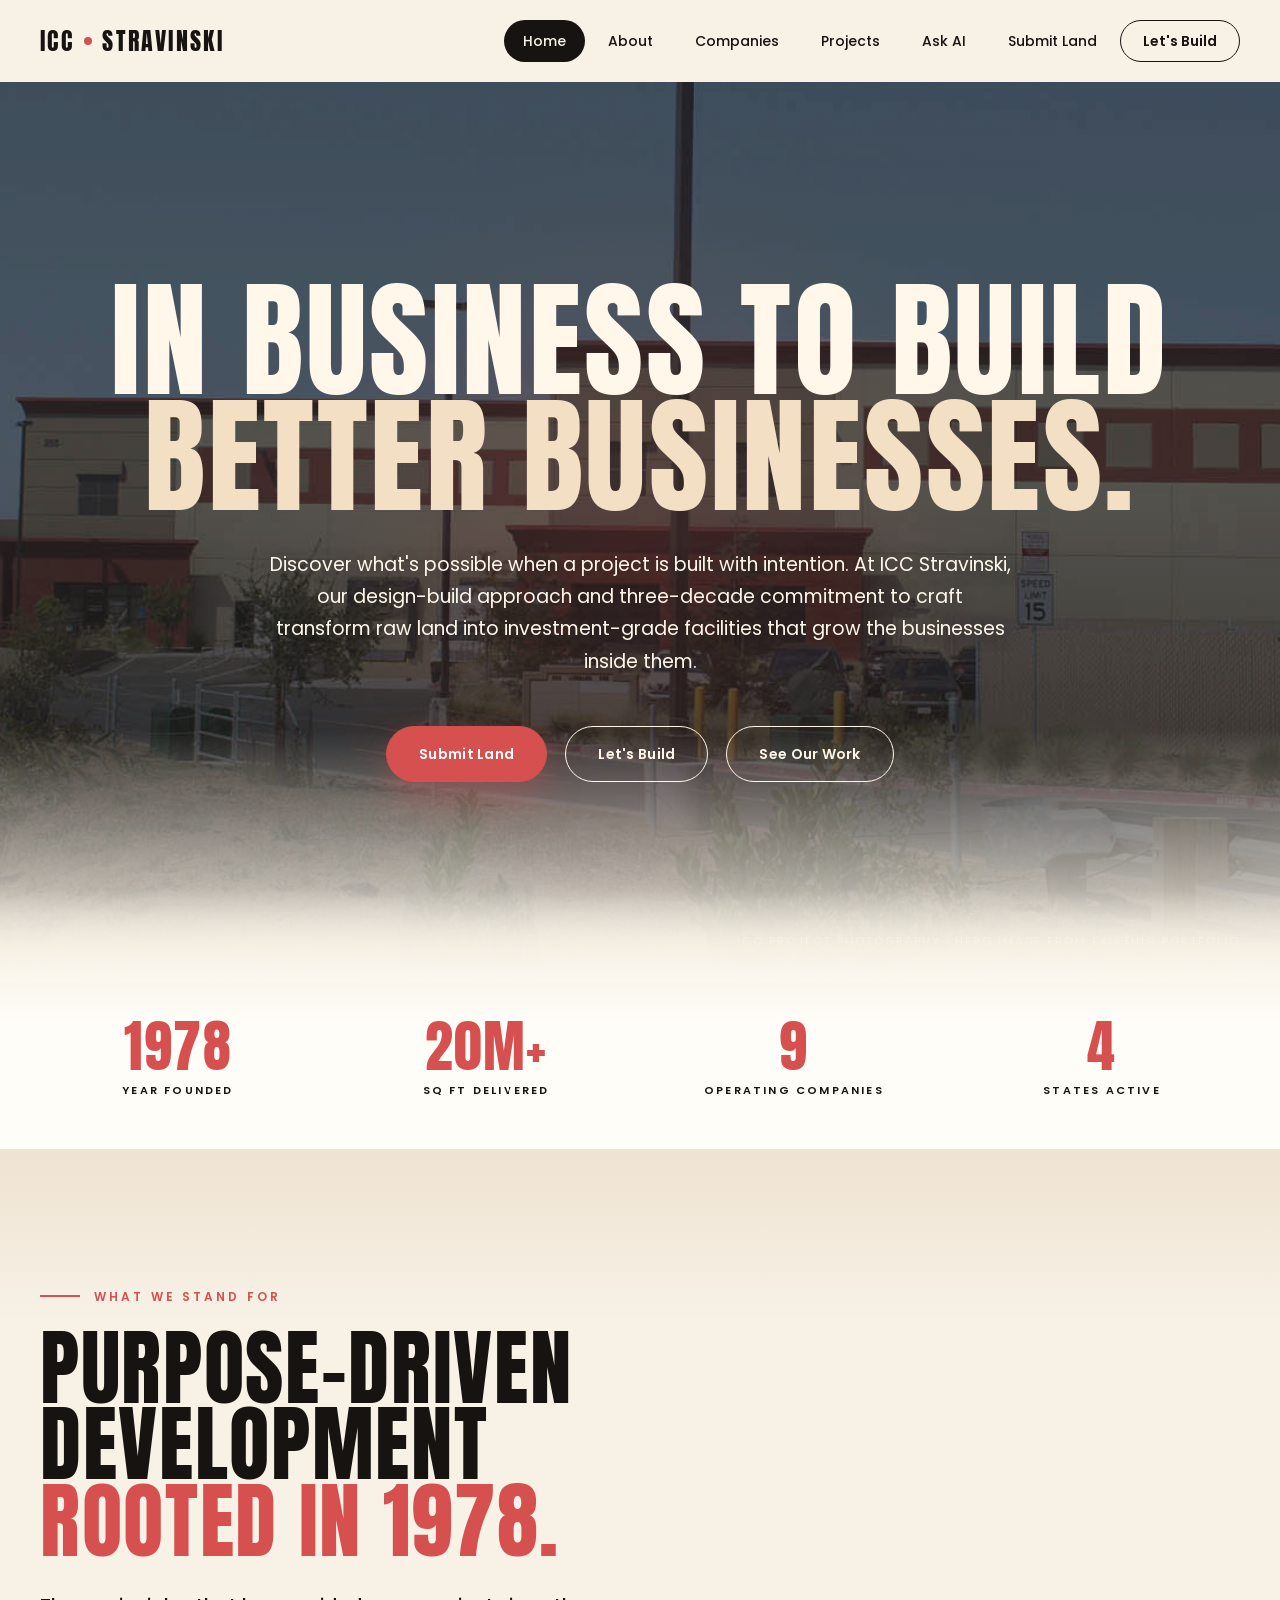
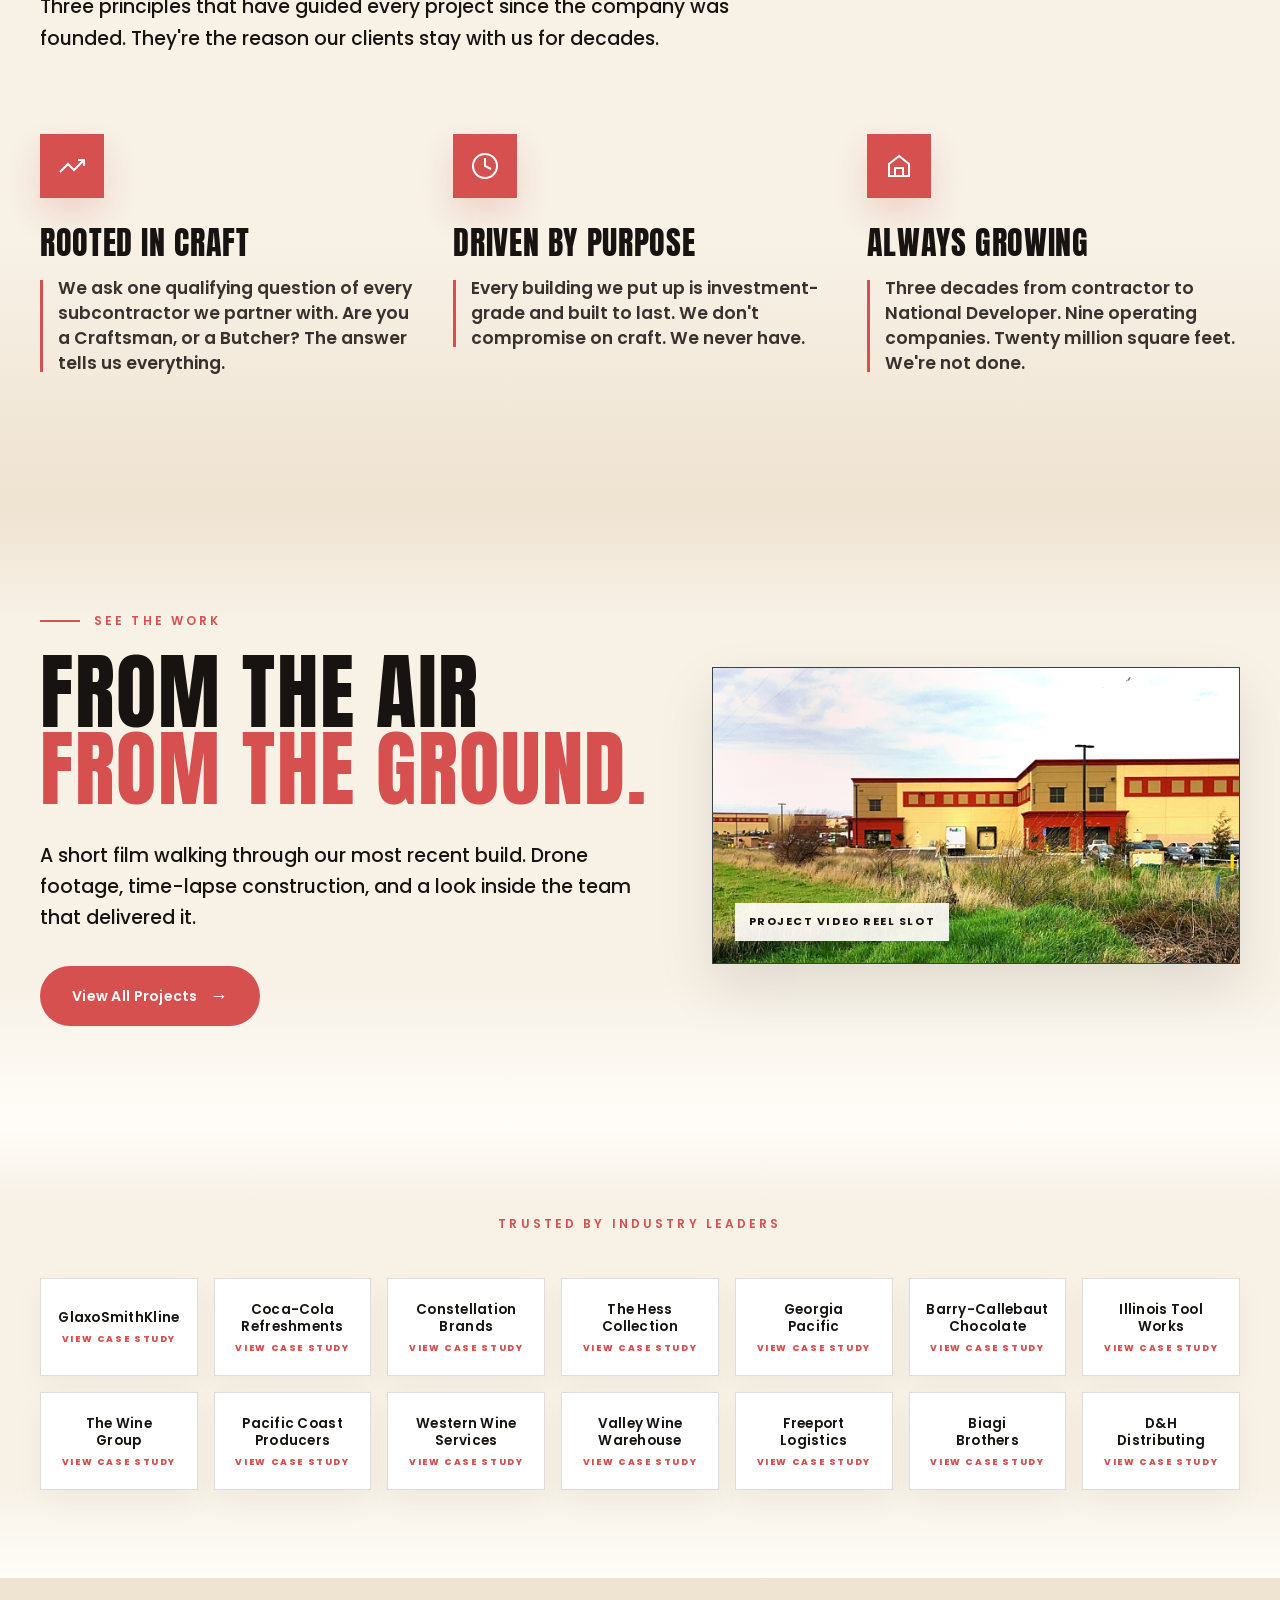
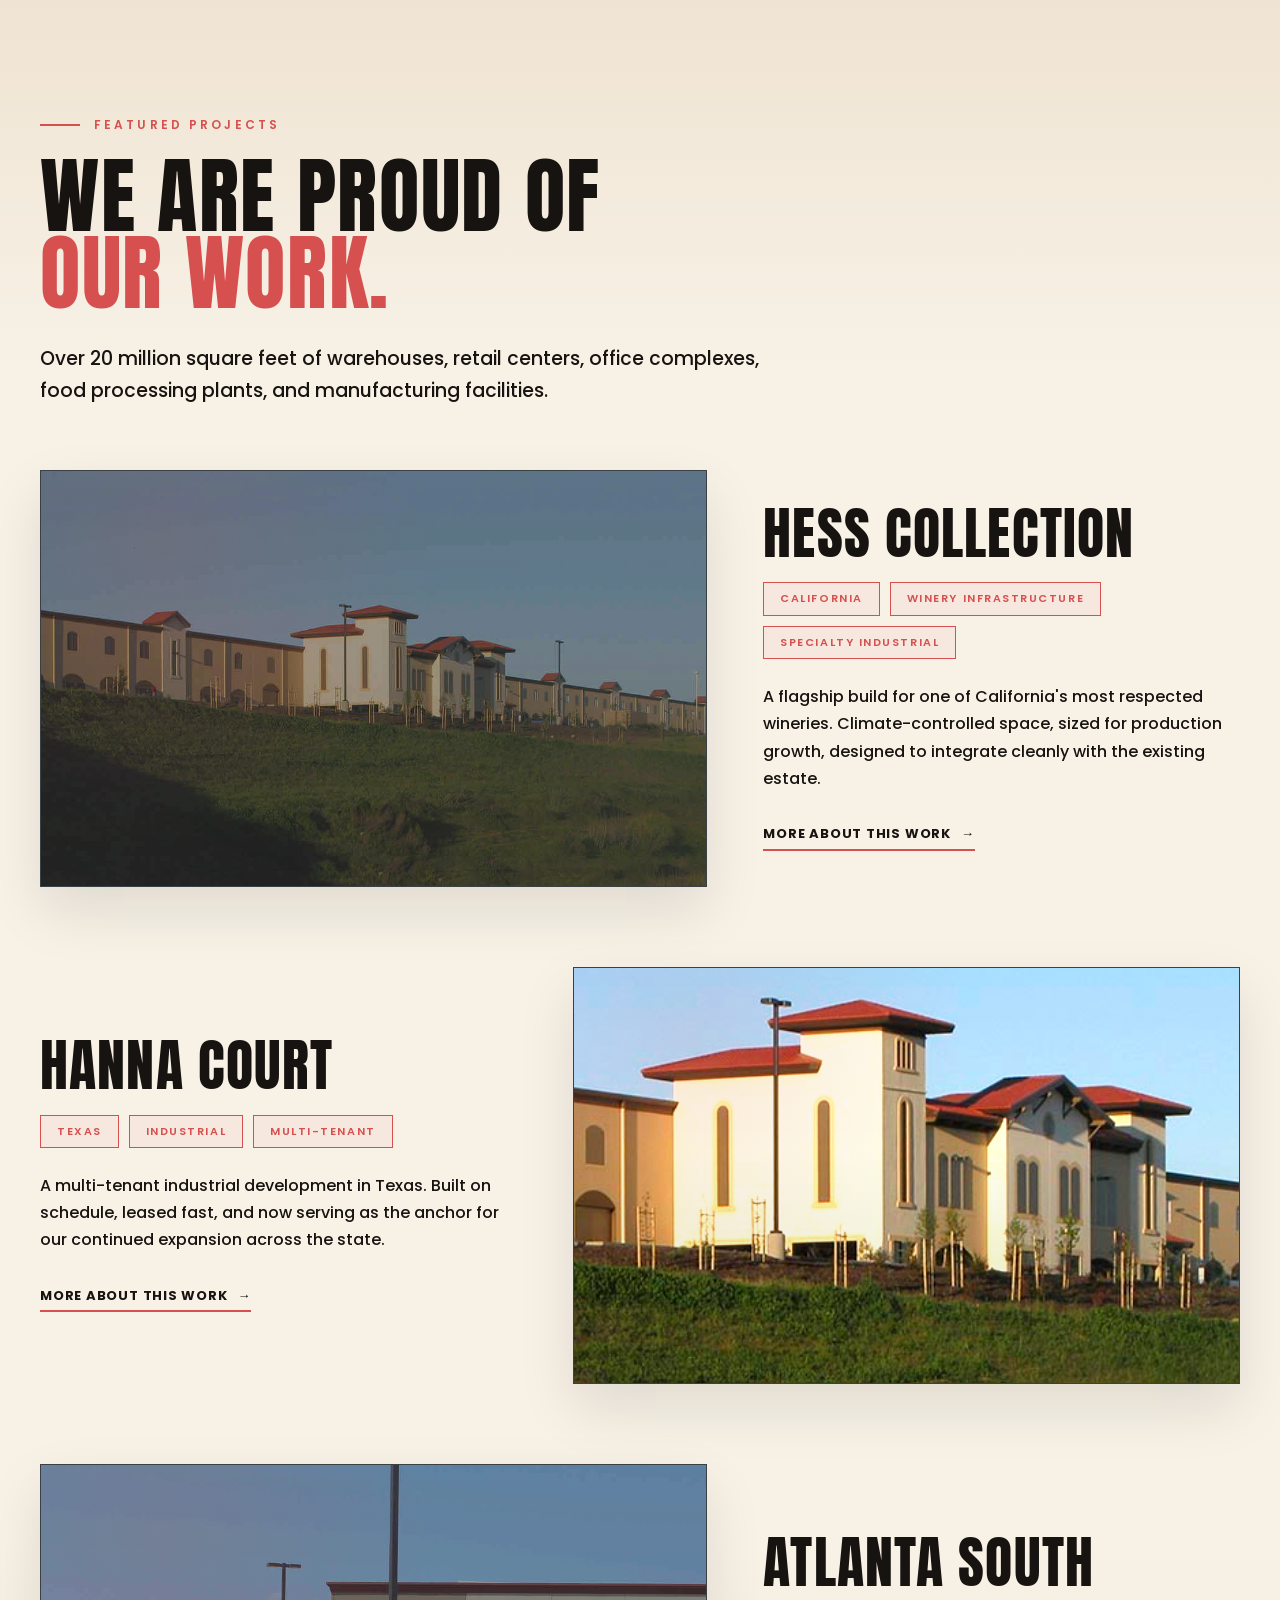
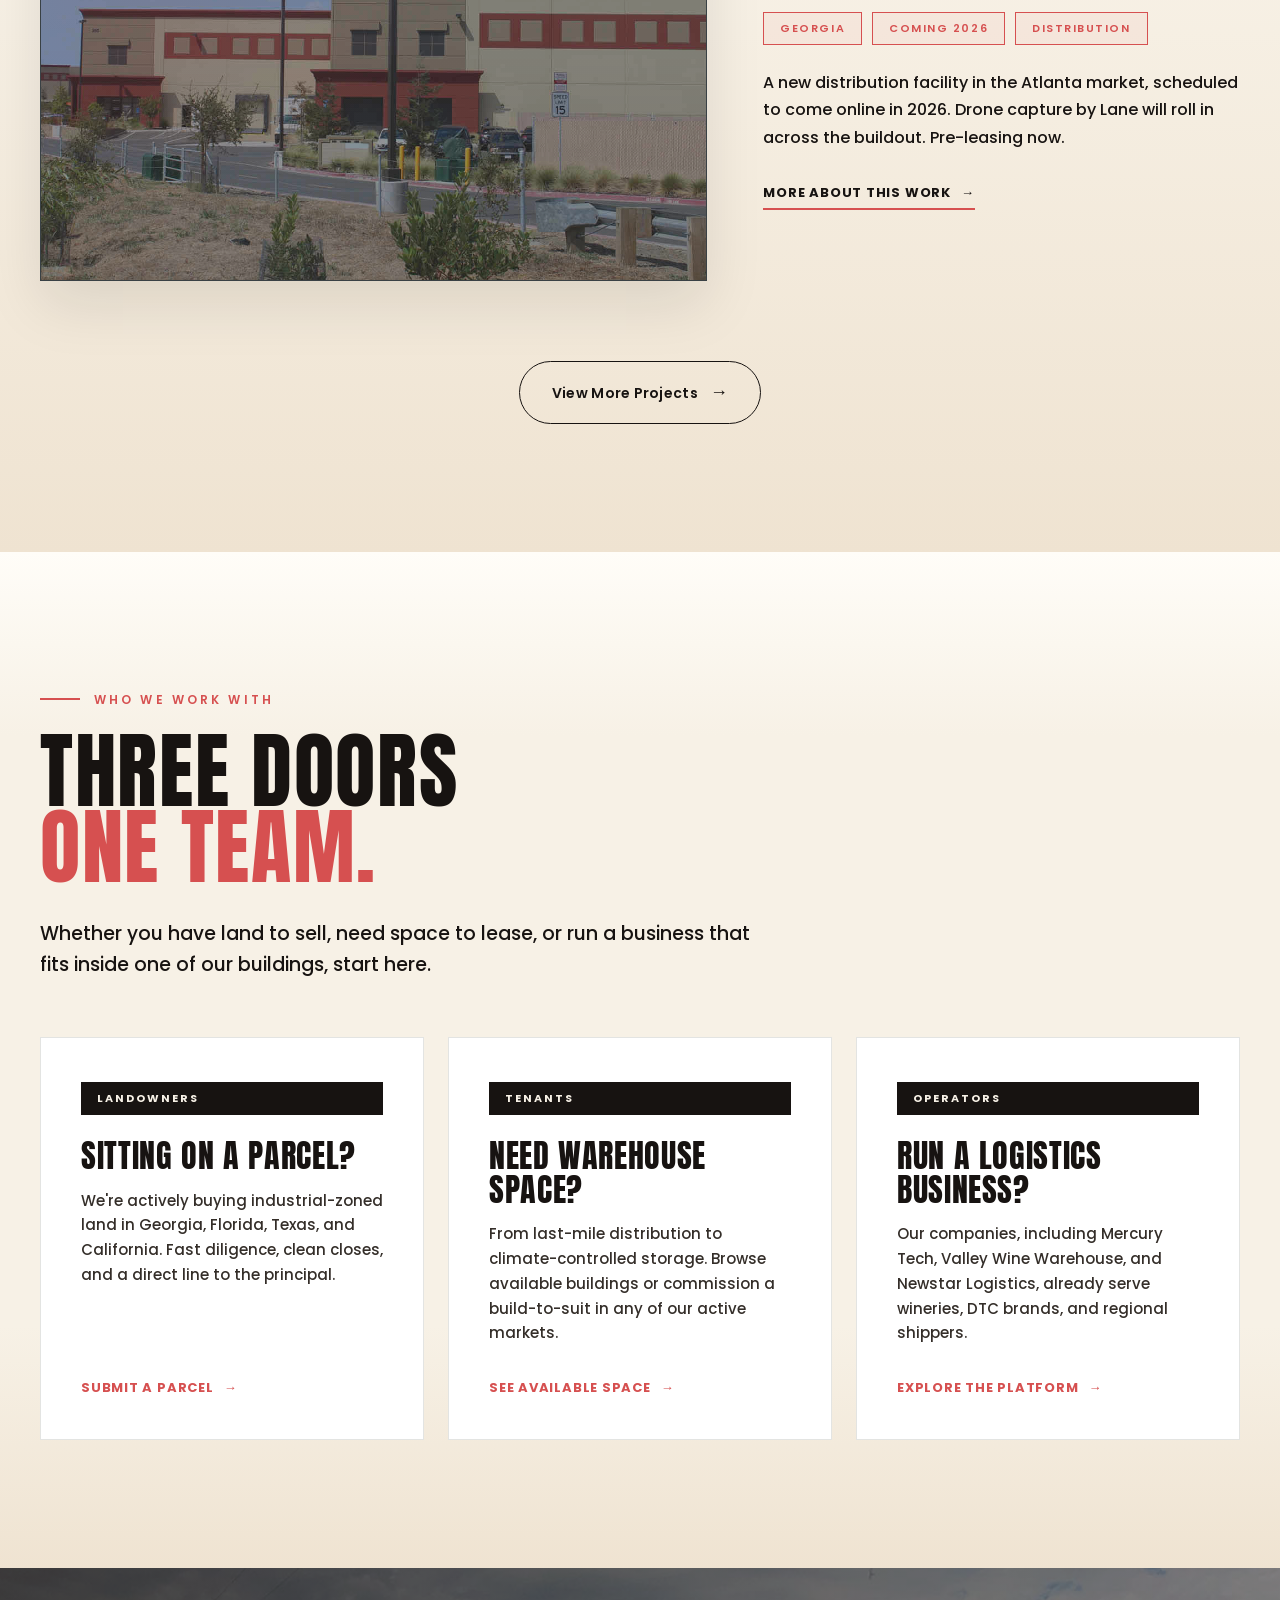
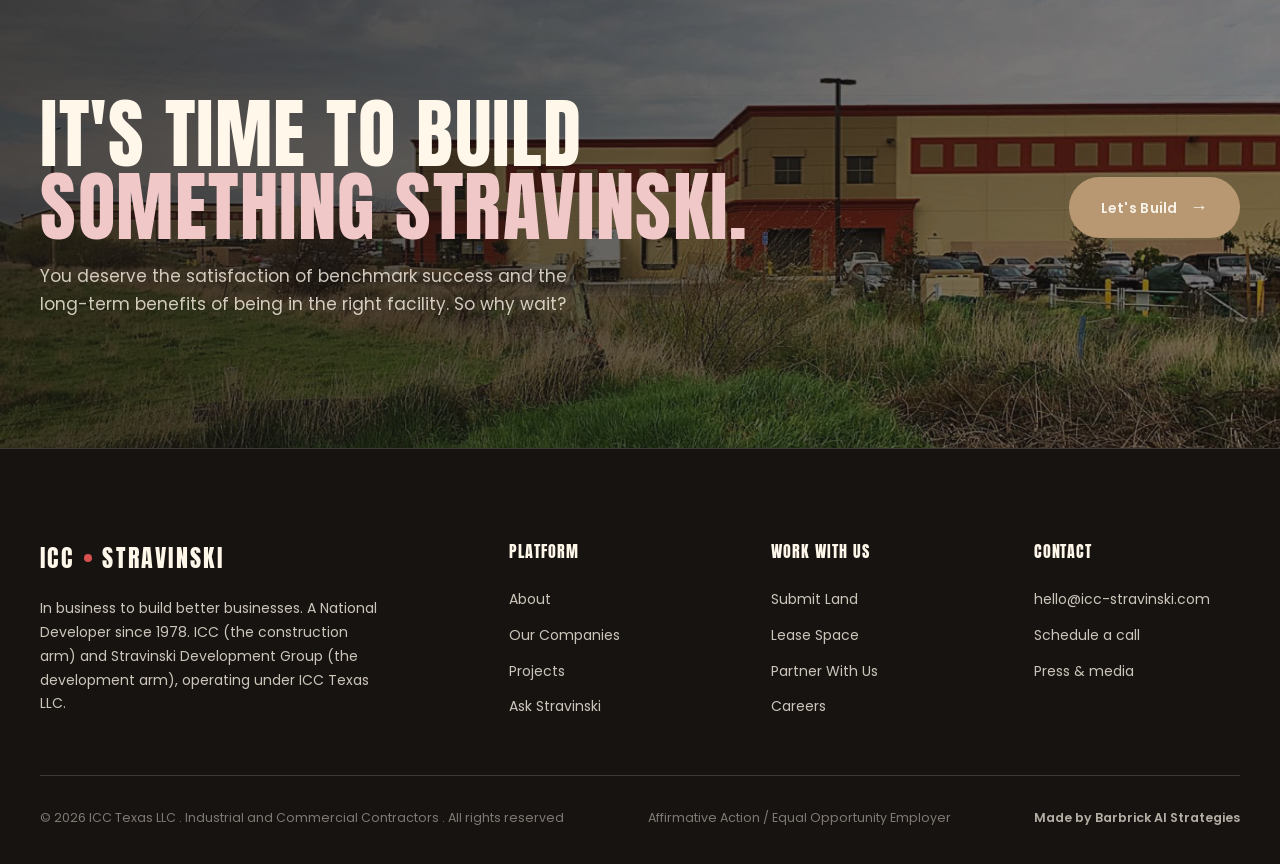
==== commit 4d01e238: "Add Barbrick AI Strategies footer credit" ====
--- a/index.html
+++ b/index.html
@@ -274,6 +274,7 @@
     <div class="foot-bottom">
       <span>© 2026 ICC Texas LLC . Industrial and Commercial Contractors . All rights reserved</span>
       <span>Affirmative Action / Equal Opportunity Employer</span>
+      <span class="site-credit">Made by Barbrick AI Strategies</span>
     </div>
   </div>
 </footer>
--- a/styles.css
+++ b/styles.css
@@ -1783,6 +1783,10 @@
   color: rgba(255,247,234,0.45);
   border-top-color: rgba(255,247,234,0.16);
 }
+.site-credit {
+  color: rgba(255,247,234,0.68);
+  font-weight: 600;
+}
 footer {
   border-top-color: rgba(255,247,234,0.16);
 }
@@ -1841,6 +1845,19 @@
   margin-top: -2px;
 }
 .cta-strip {
+  margin-top: -1px;
+}
+.page-header-estimator {
+  padding-bottom: 155px;
+  background:
+    linear-gradient(180deg,
+      var(--ivory) 0%,
+      var(--paper) 52%,
+      var(--paper-warm) 72%,
+      rgba(86,68,55,0.56) 90%,
+      #171311 100%);
+}
+.page-header-estimator + .estimator {
   margin-top: -1px;
 }
 .hero .actions .btn-land {
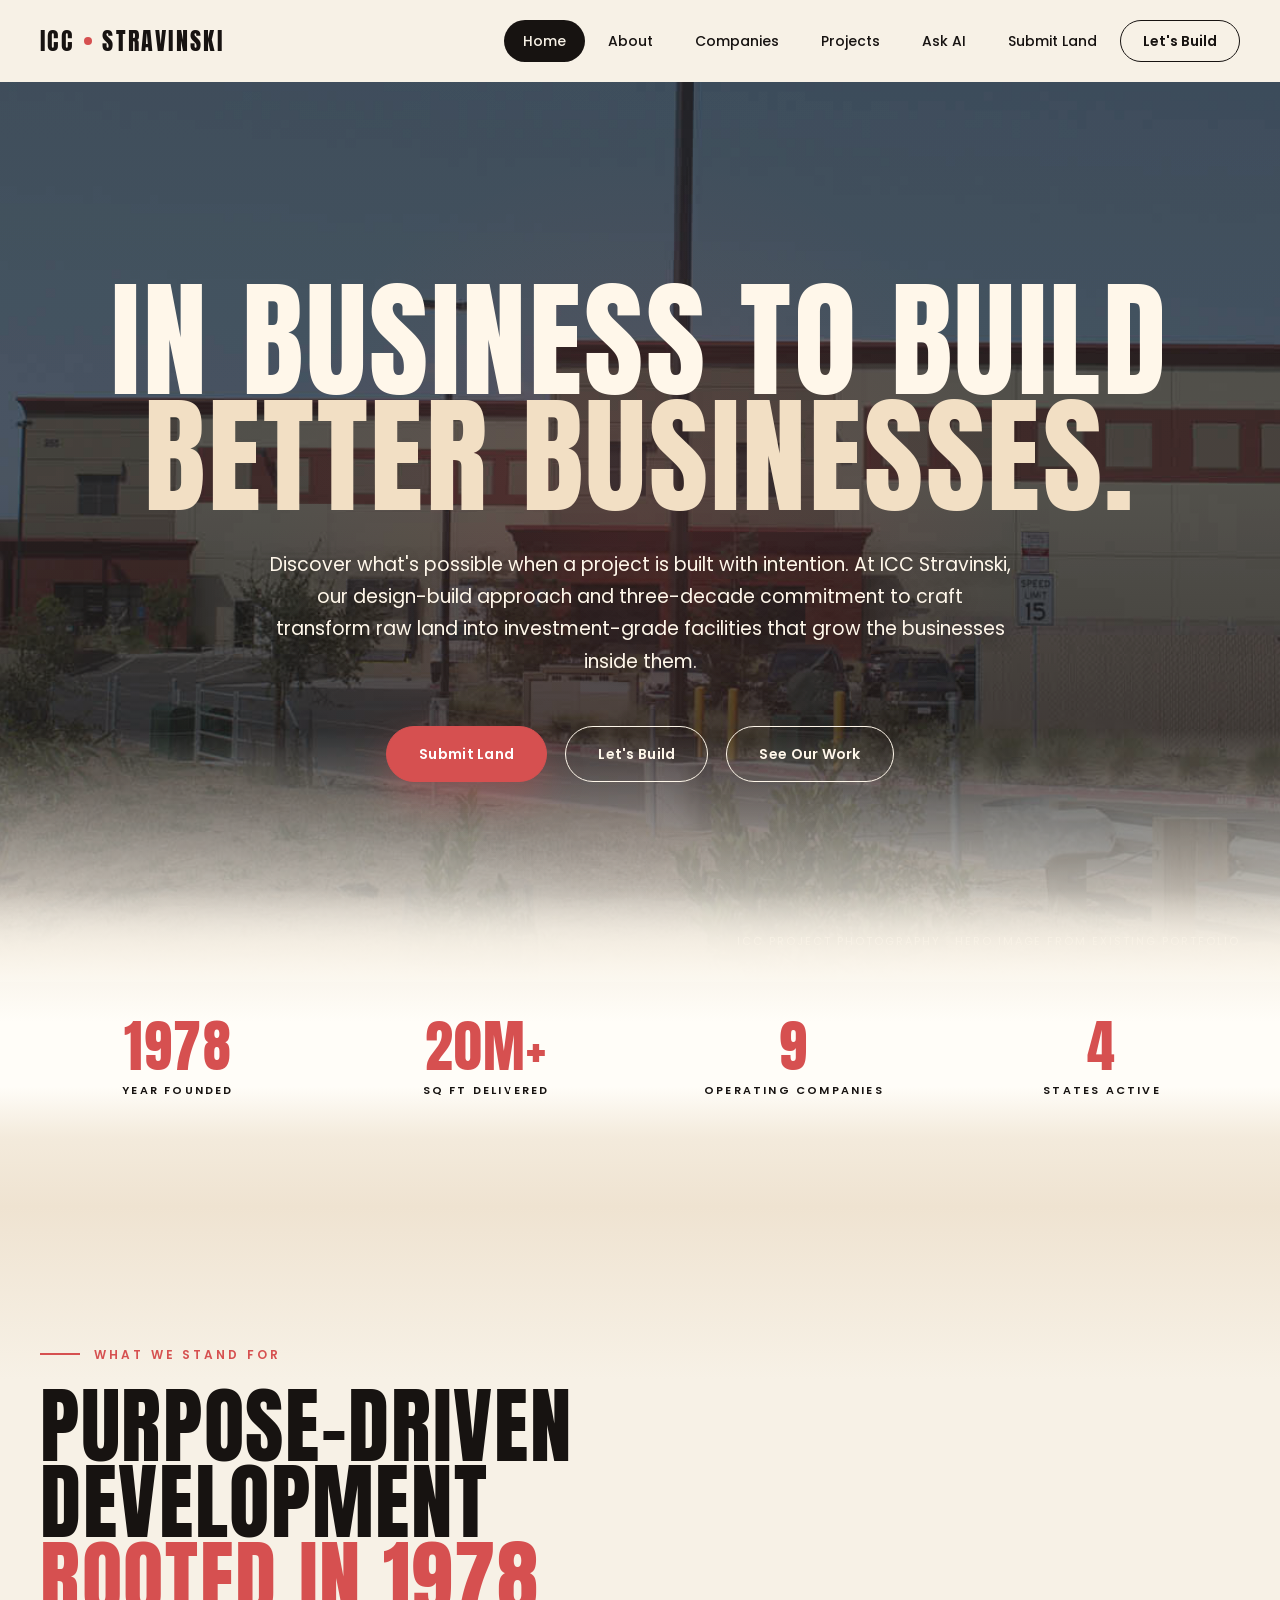
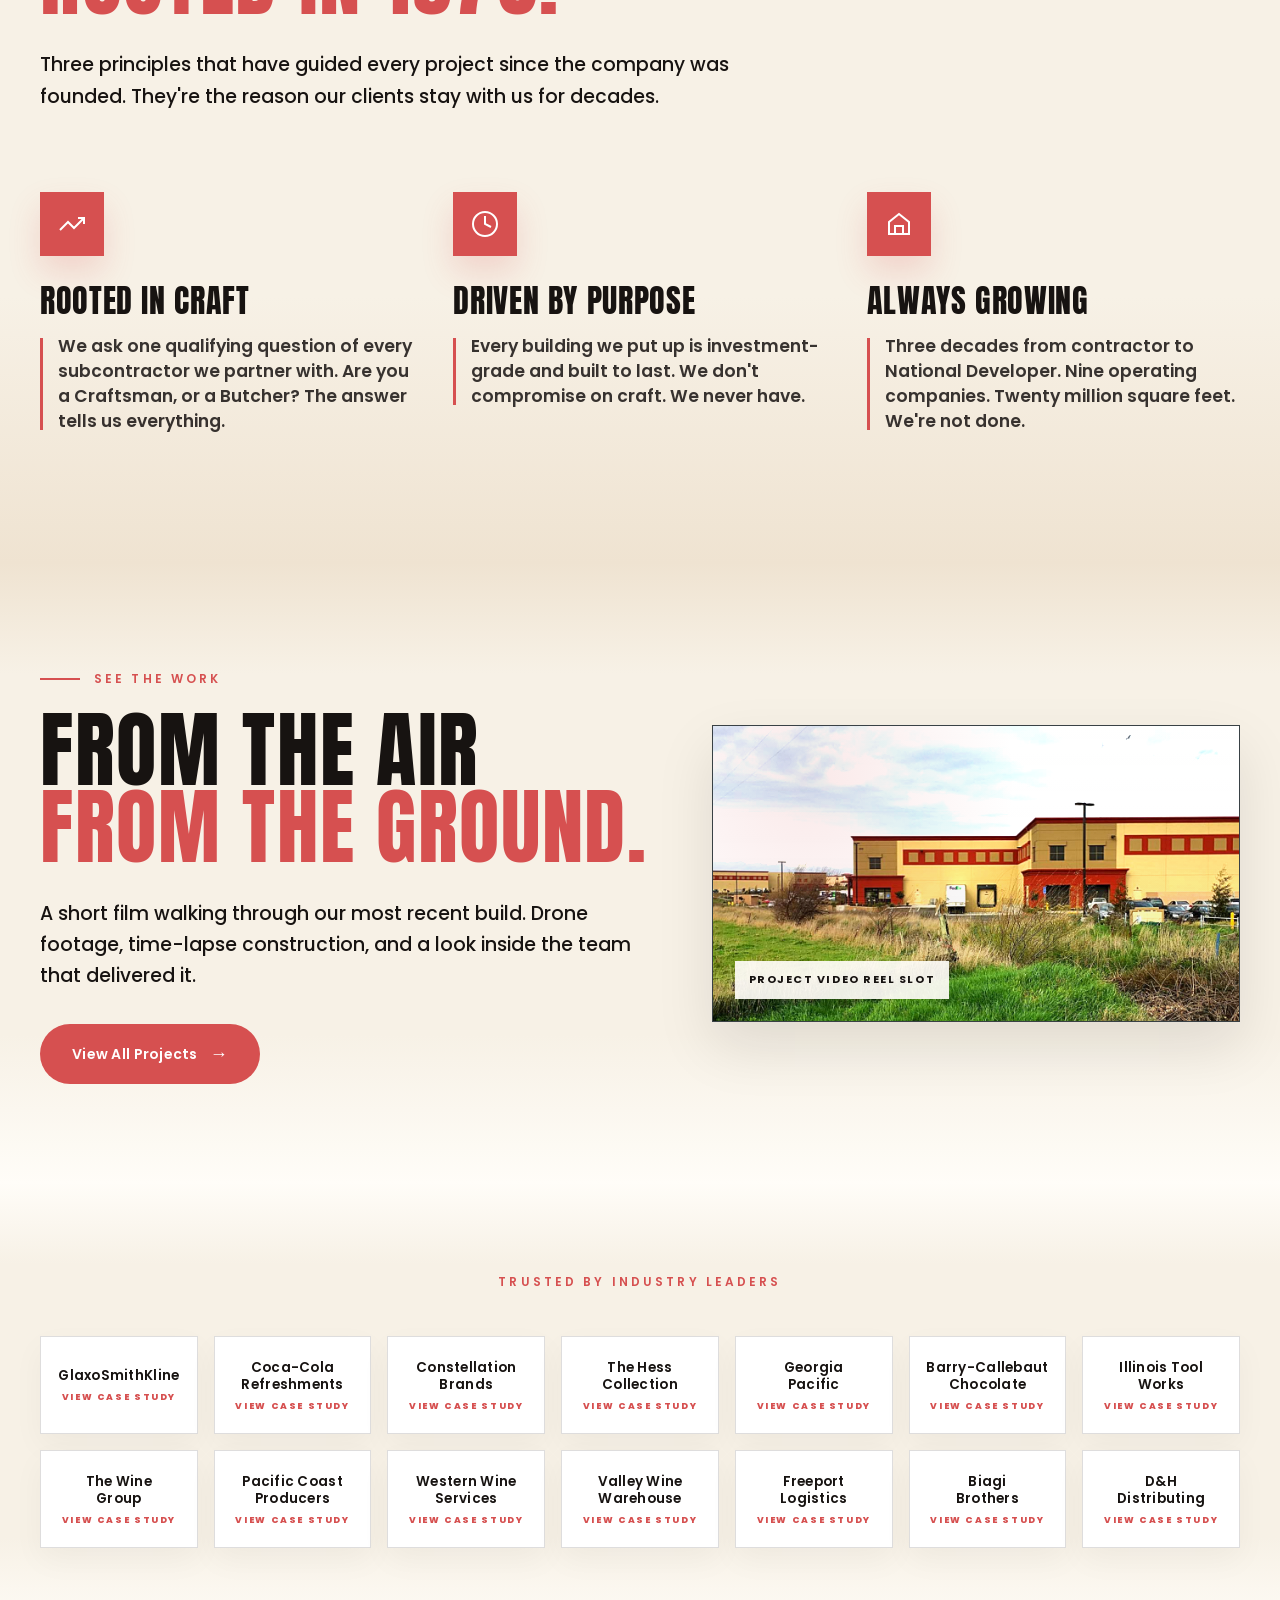
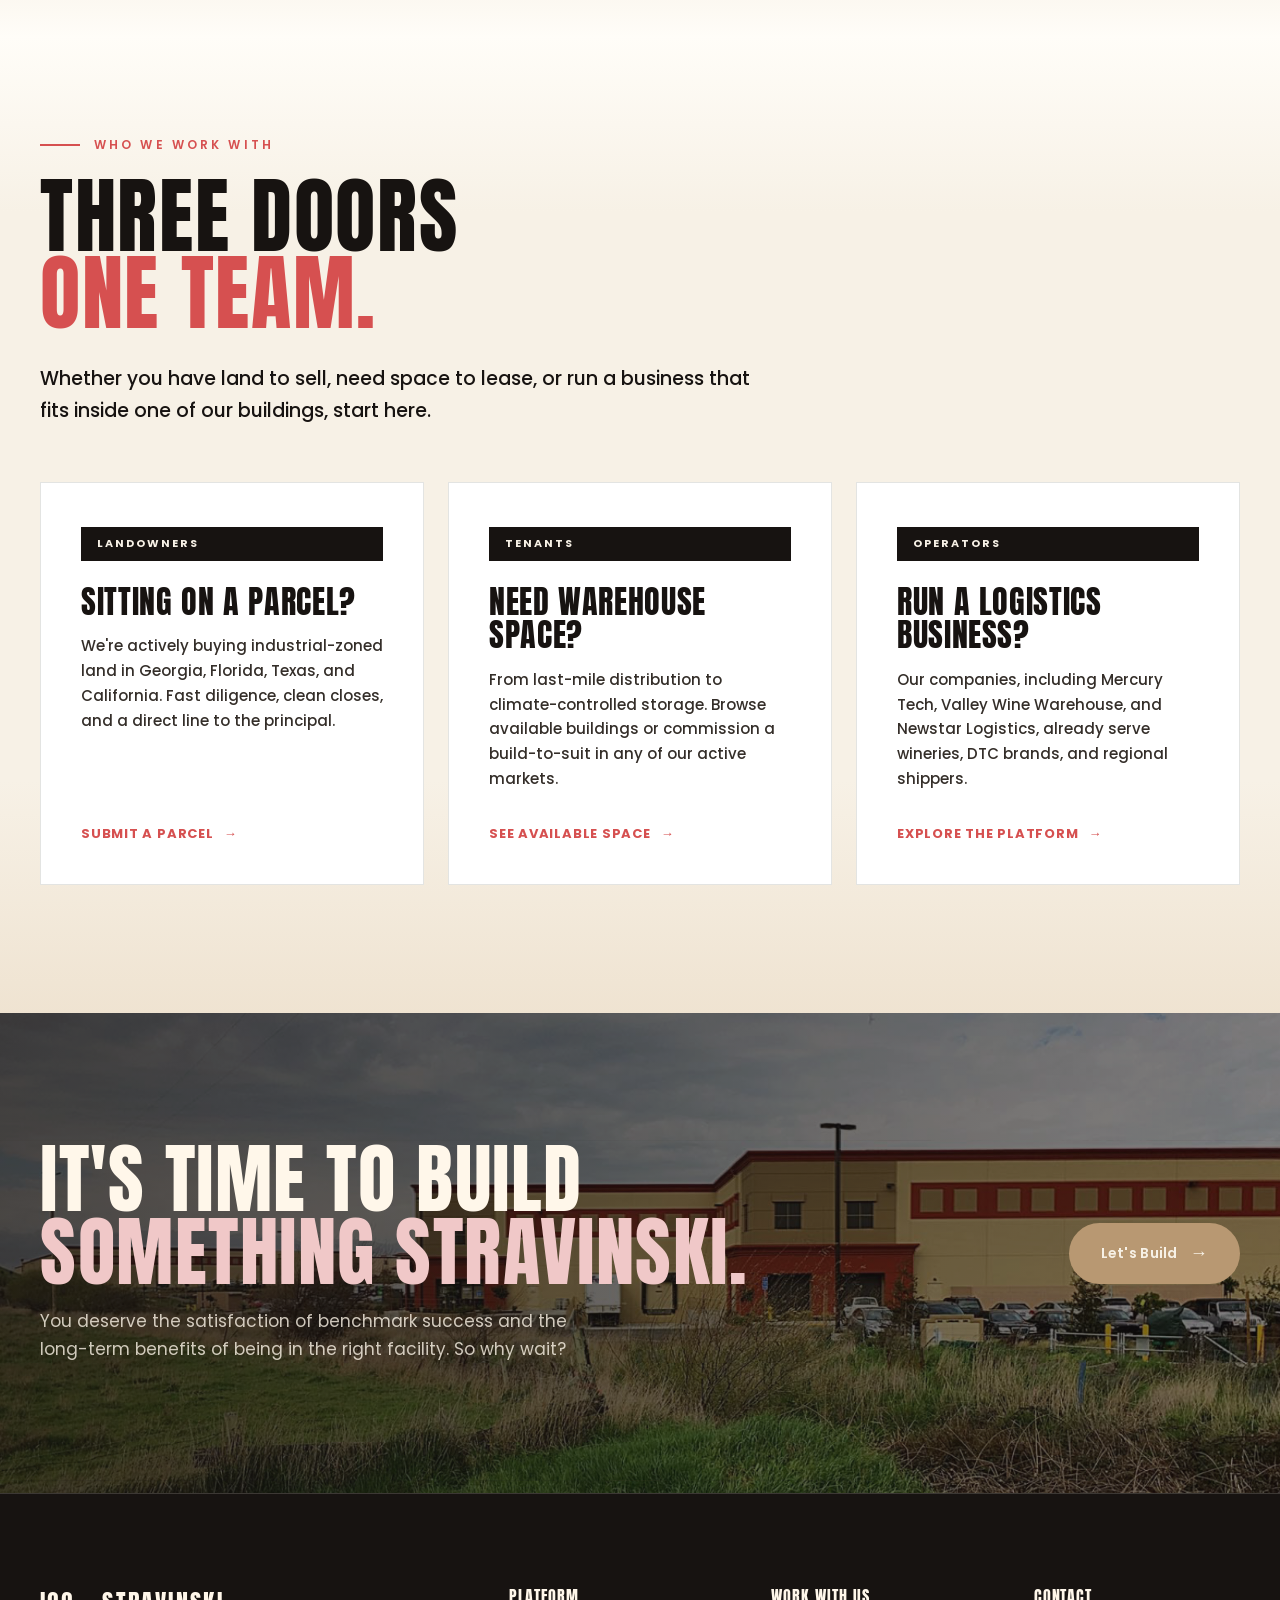
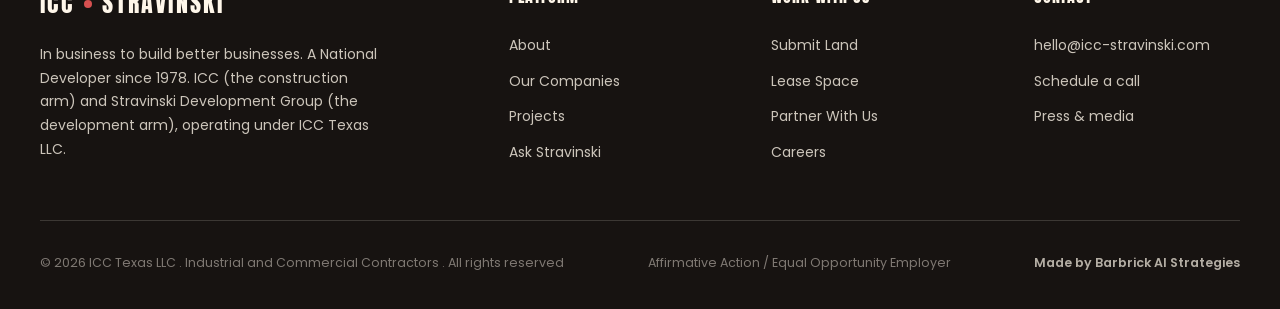
==== commit 8d4ae22a: "Remove homepage featured projects" ====
--- a/index.html
+++ b/index.html
@@ -137,65 +137,8 @@
   </div>
 </section>
 
-<!-- FEATURED PROJECTS -->
-<section class="section section-olive">
-  <div class="container">
-    <div class="eyebrow">Featured Projects</div>
-    <h2>We Are Proud of <span class="accent">Our Work.</span></h2>
-    <p class="lede">Over 20 million square feet of warehouses, retail centers, office complexes, food processing plants, and manufacturing facilities.</p>
-
-    <div class="projects-list">
-      <div class="project-row">
-        <div class="project-img p1"></div>
-        <div class="project-body">
-          <h3>Hess Collection</h3>
-          <div class="project-tags">
-            <span class="project-tag">California</span>
-            <span class="project-tag">Winery Infrastructure</span>
-            <span class="project-tag">Specialty Industrial</span>
-          </div>
-          <p>A flagship build for one of California's most respected wineries. Climate-controlled space, sized for production growth, designed to integrate cleanly with the existing estate.</p>
-          <a href="projects.html" class="more">More About This Work <span class="arrow">→</span></a>
-        </div>
-      </div>
-
-      <div class="project-row flip">
-        <div class="project-img p2"></div>
-        <div class="project-body">
-          <h3>Hanna Court</h3>
-          <div class="project-tags">
-            <span class="project-tag">Texas</span>
-            <span class="project-tag">Industrial</span>
-            <span class="project-tag">Multi-Tenant</span>
-          </div>
-          <p>A multi-tenant industrial development in Texas. Built on schedule, leased fast, and now serving as the anchor for our continued expansion across the state.</p>
-          <a href="projects.html" class="more">More About This Work <span class="arrow">→</span></a>
-        </div>
-      </div>
-
-      <div class="project-row">
-        <div class="project-img p3"></div>
-        <div class="project-body">
-          <h3>Atlanta South</h3>
-          <div class="project-tags">
-            <span class="project-tag">Georgia</span>
-            <span class="project-tag">Coming 2026</span>
-            <span class="project-tag">Distribution</span>
-          </div>
-          <p>A new distribution facility in the Atlanta market, scheduled to come online in 2026. Drone capture by Lane will roll in across the buildout. Pre-leasing now.</p>
-          <a href="projects.html" class="more">More About This Work <span class="arrow">→</span></a>
-        </div>
-      </div>
-    </div>
-
-    <div style="text-align: center; margin-top: 80px;">
-      <a href="projects.html" class="btn btn-outline-light">View More Projects <span class="arrow">→</span></a>
-    </div>
-  </div>
-</section>
-
 <!-- THREE DOORS -->
-<section class="section section-tan">
+<section class="section section-tan home-audience">
   <div class="container">
     <div class="eyebrow">Who We Work With</div>
     <h2>Three doors <span class="accent">One team.</span></h2>
--- a/styles.css
+++ b/styles.css
@@ -1491,6 +1491,17 @@
   border: 1px solid rgba(31,33,20,0.12);
   padding: 32px;
 }
+.contact-block[href] {
+  display: block;
+  color: inherit;
+  text-decoration: none;
+  transition: border-color .2s ease, box-shadow .2s ease, transform .2s ease;
+}
+.contact-block[href]:hover {
+  border-color: rgba(214,80,80,0.5);
+  box-shadow: 0 18px 40px rgba(23,19,17,0.08);
+  transform: translateY(-2px);
+}
 .contact-block .label {
   font-size: 11px; letter-spacing: 0.2em; text-transform: uppercase;
   color: var(--brand); font-weight: 700; margin-bottom: 12px;
@@ -1506,6 +1517,12 @@
 .contact-block p { color: var(--slate-soft); font-size: 15px; line-height: 1.65; }
 .contact-block a { color: var(--brand); text-decoration: none; font-weight: 600; }
 .contact-block a:hover { text-decoration: underline; }
+.contact-block .email-link {
+  color: var(--brand);
+  font-weight: 700;
+  text-decoration: underline;
+  text-underline-offset: 4px;
+}
 @media (max-width: 900px) {
   .contact-grid { grid-template-columns: 1fr; gap: 48px; }
 }
@@ -1797,8 +1814,15 @@
   z-index: 4;
   margin-top: -92px;
   padding-top: 130px;
+  padding-bottom: 108px;
   background:
-    linear-gradient(180deg, rgba(247,241,230,0) 0%, rgba(247,241,230,0.82) 58px, var(--paper) 132px, var(--paper) 100%);
+    linear-gradient(180deg,
+      rgba(247,241,230,0) 0%,
+      rgba(247,241,230,0.82) 58px,
+      var(--paper) 132px,
+      var(--paper) 62%,
+      rgba(243,234,219,0.92) 78%,
+      var(--paper-warm) 100%);
   border-top: 0;
   border-bottom: 0;
 }
@@ -1819,6 +1843,9 @@
   background:
     linear-gradient(180deg, var(--paper) 0%, var(--ivory) 18%, var(--ivory) 76%, var(--paper-warm) 100%);
   border-bottom: 0;
+}
+.clients + .home-audience {
+  padding-top: 92px;
 }
 #submit-form {
   padding-bottom: 86px;
